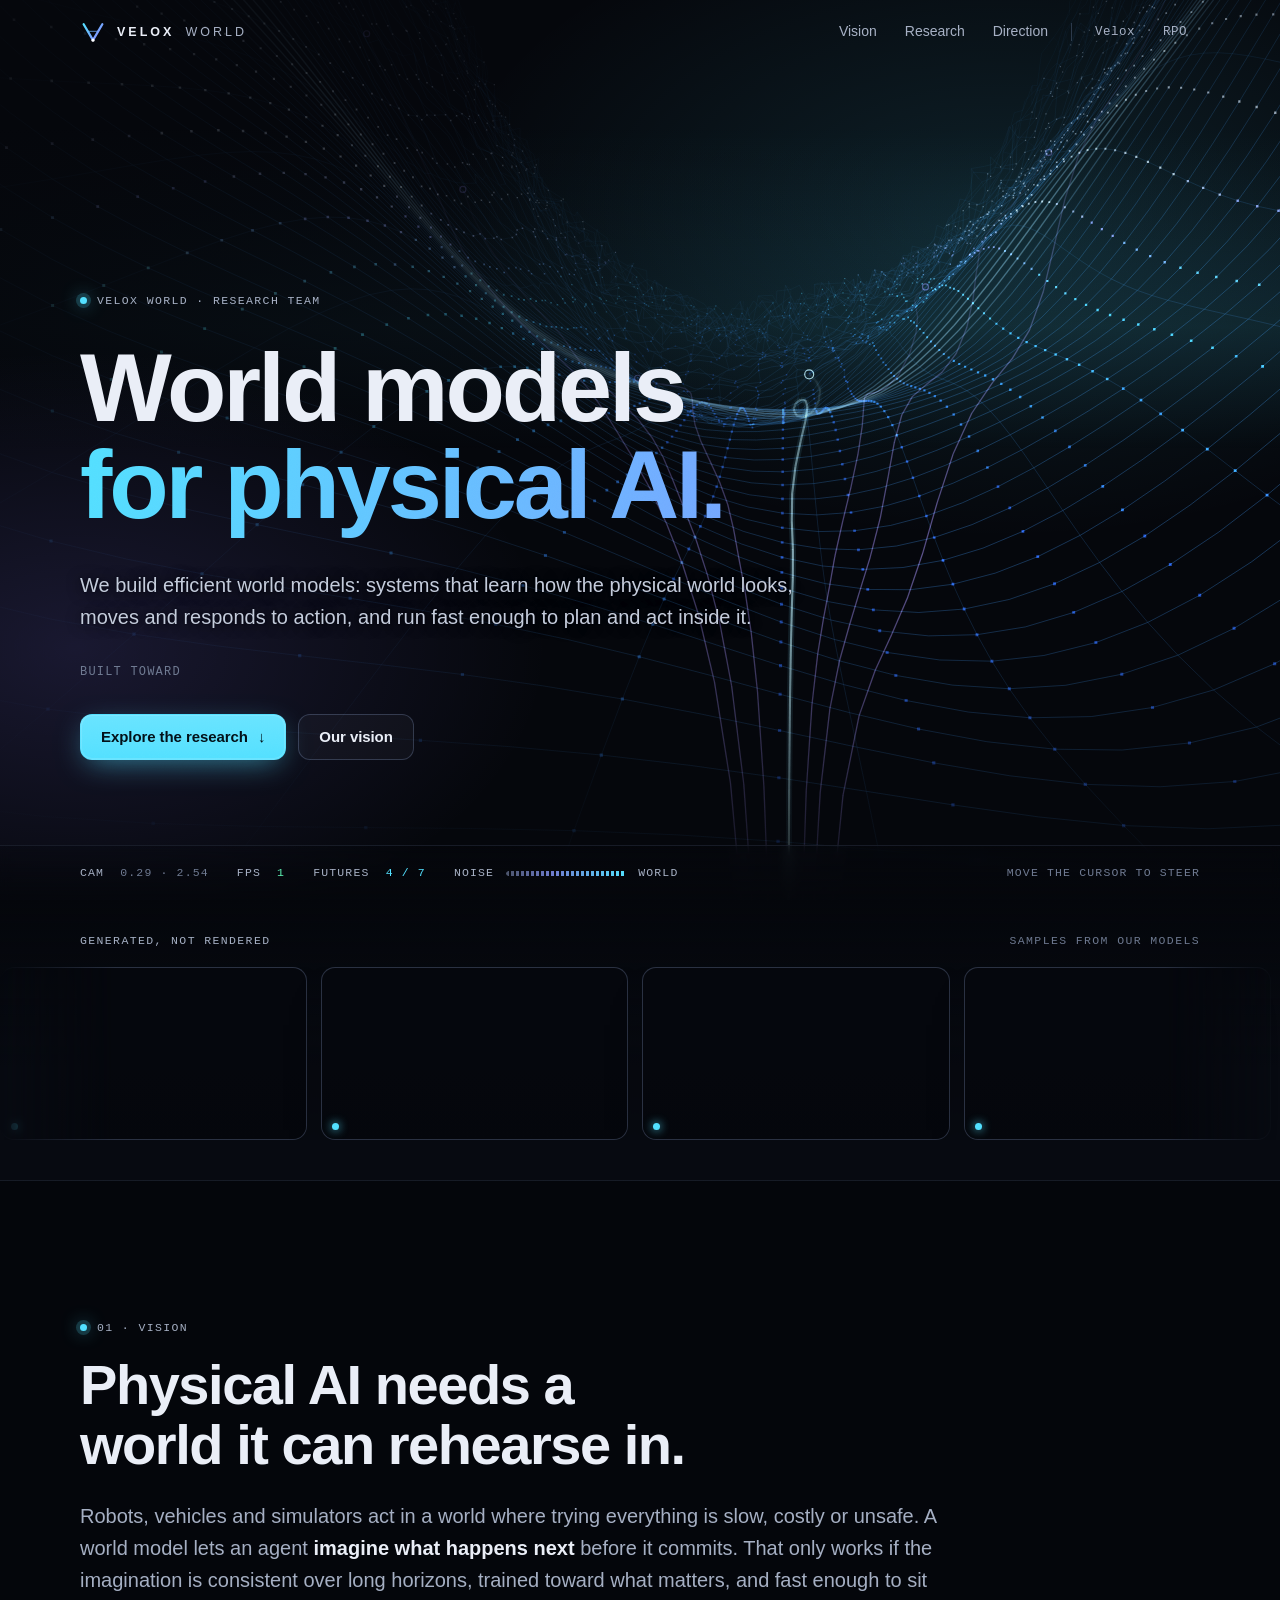
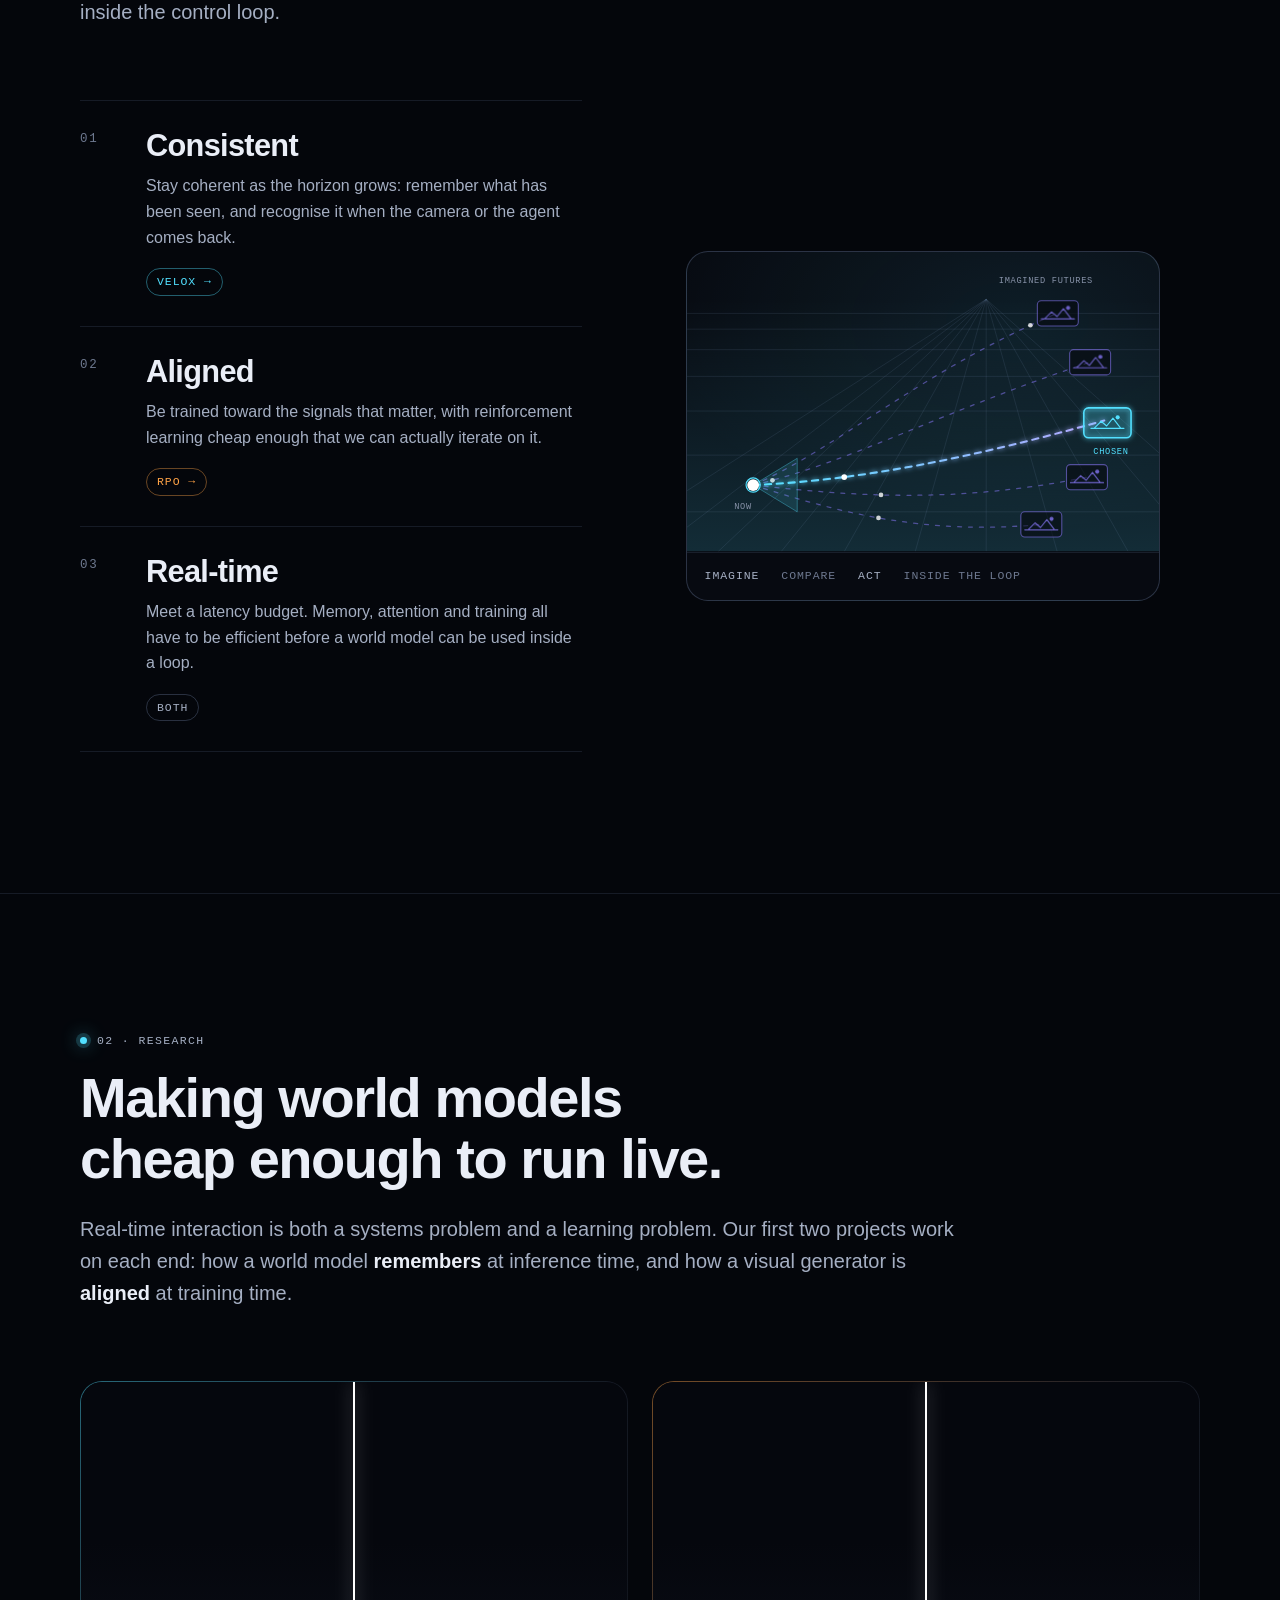
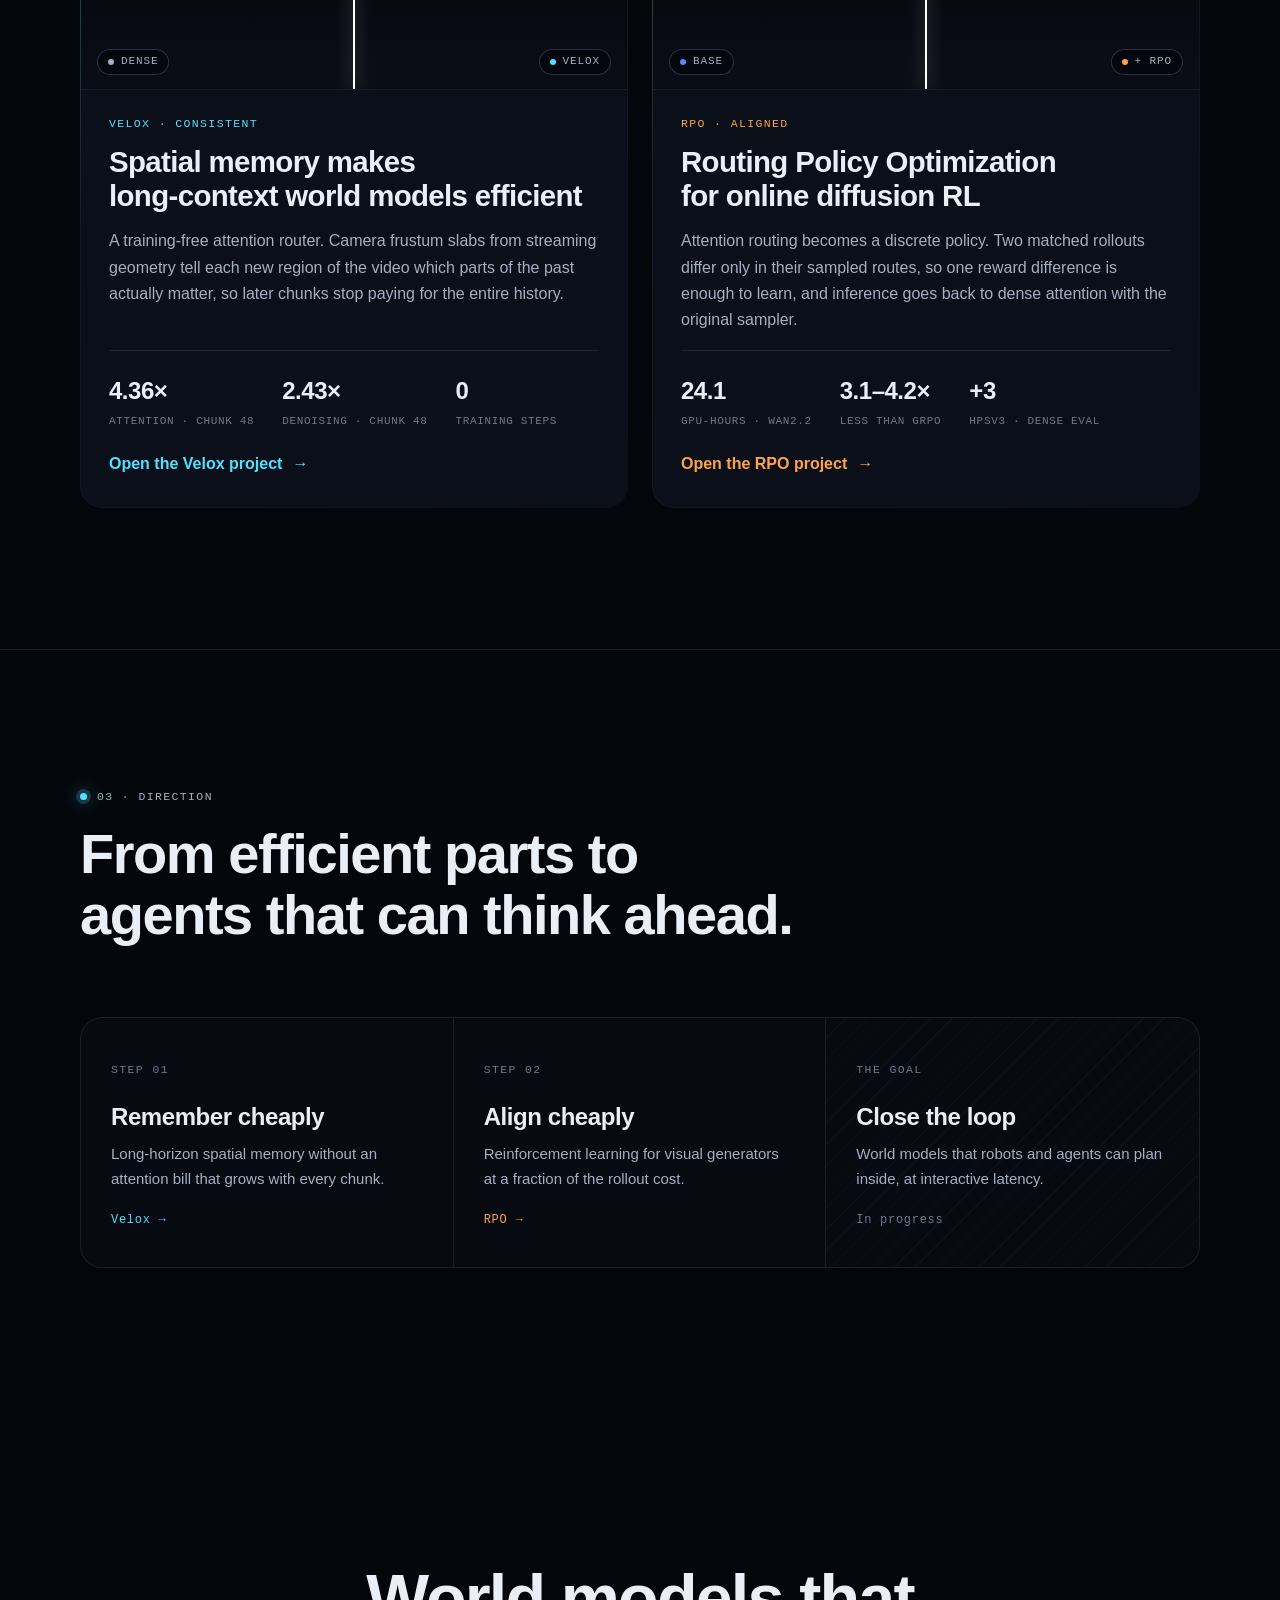
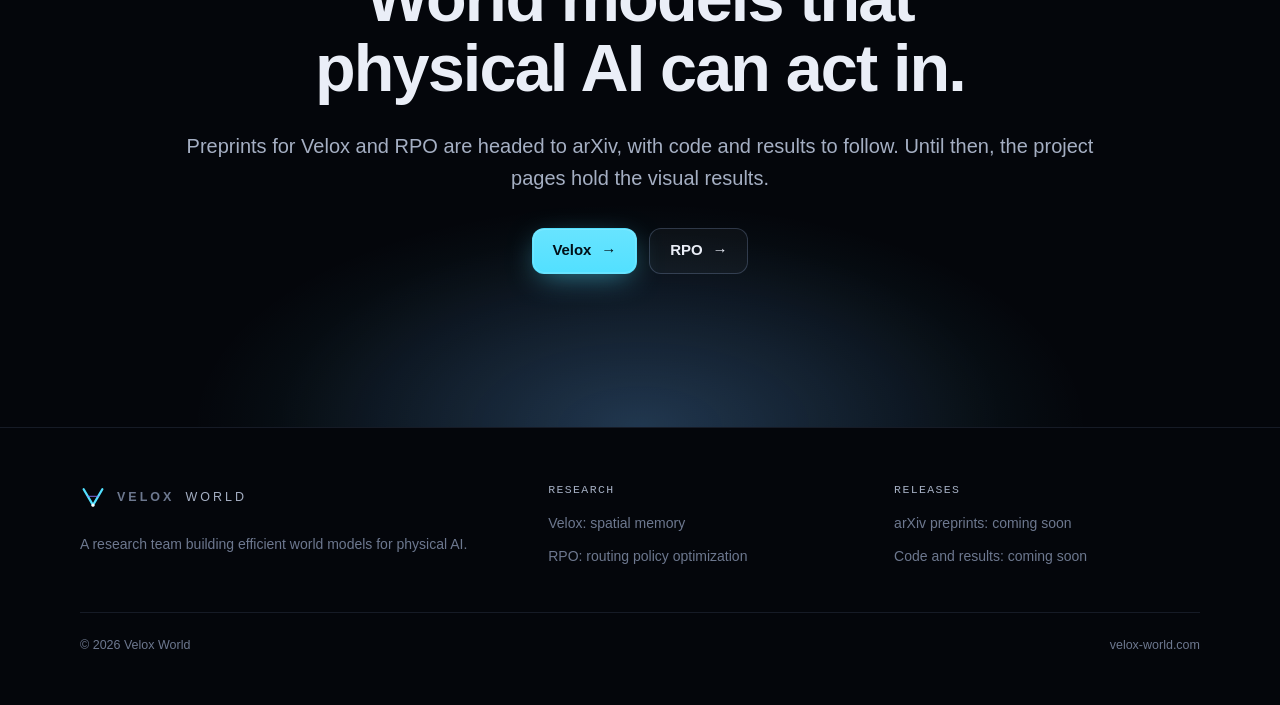
==== index.html @ 25566b24 "Prepare site for GitHub Pages and Cloudflare R2" ====
<!doctype html>
<html lang="en">
<head>
<meta charset="utf-8">
<meta name="viewport" content="width=device-width, initial-scale=1, viewport-fit=cover">
<title>Velox World — Efficient world models for physical AI</title>
<meta name="description" content="Velox World is a research team building efficient world models for physical AI: models that learn how the physical world looks, moves and responds to action, and run fast enough to plan and act inside it. Projects: Velox (spatial memory for long-context world models) and RPO (routing policy optimization for diffusion reinforcement learning).">
<meta name="theme-color" content="#04060b">
<meta name="color-scheme" content="dark">
<link rel="canonical" href="https://velox-world.com/">
<link rel="icon" href="https://media.velox-world.com/assets/img/favicon.svg" type="image/svg+xml">

<meta property="og:type" content="website">
<meta property="og:site_name" content="Velox World">
<meta property="og:title" content="Velox World — Efficient world models for physical AI">
<meta property="og:description" content="A research team building efficient world models that physical AI can plan and act inside.">
<meta property="og:url" content="https://velox-world.com/">
<meta property="og:image" content="https://media.velox-world.com/assets/img/og.png">
<meta name="twitter:card" content="summary_large_image">
<meta name="twitter:title" content="Velox World — Efficient world models for physical AI">
<meta name="twitter:description" content="A research team building efficient world models that physical AI can plan and act inside.">
<meta name="twitter:image" content="https://media.velox-world.com/assets/img/og.png">

<script type="application/ld+json">
{
  "@context": "https://schema.org",
  "@graph": [
    {
      "@type": "Organization",
      "@id": "https://velox-world.com/#org",
      "name": "Velox World",
      "url": "https://velox-world.com/",
      "logo": "https://media.velox-world.com/assets/img/favicon.svg",
      "description": "A research team building efficient world models for physical AI."
    },
    {
      "@type": "WebSite",
      "@id": "https://velox-world.com/#site",
      "url": "https://velox-world.com/",
      "name": "Velox World",
      "publisher": { "@id": "https://velox-world.com/#org" }
    }
  ]
}
</script>

<link rel="stylesheet" href="assets/css/site.css">
<link rel="stylesheet" href="assets/css/home.css">
</head>
<body data-theme="velox">
<a class="skip" href="#main">Skip to content</a>
<div class="progress" aria-hidden="true"></div>

<header class="nav">
  <div class="wrap nav-in">
    <a class="brand" href="./" aria-label="Velox World — home">
      <svg viewBox="0 0 32 32" fill="none" aria-hidden="true">
        <defs><linearGradient id="lg" x1="4" y1="6" x2="28" y2="26" gradientUnits="userSpaceOnUse"><stop stop-color="#52e0ff"/><stop offset="1" stop-color="#8c7bff"/></linearGradient></defs>
        <path d="M4.5 6.5 16 26 27.5 6.5" stroke="url(#lg)" stroke-width="2.8" stroke-linecap="round" stroke-linejoin="round"/>
        <path d="M9.6 15.2h12.8" stroke="url(#lg)" stroke-width="1.7" stroke-linecap="round" opacity=".6"/>
        <circle cx="16" cy="26" r="1.9" fill="#fff"/>
      </svg>
      Velox <span>World</span>
    </a>
    <nav class="nav-links" aria-label="Primary">
      <a href="#vision">Vision</a>
      <a href="#research">Research</a>
      <a href="#direction">Direction</a>
      <i class="sep" aria-hidden="true"></i>
      <a class="proj keep" href="velox/">Velox</a>
      <a class="proj keep" href="rpo/">RPO</a>
    </nav>
  </div>
</header>

<main id="main">
  <!-- ============ HERO ============ -->
  <section class="hero" aria-label="Velox World">
    <canvas id="world" class="hero-canvas" aria-hidden="true"></canvas>
    <div class="wrap hero-inner">
      <p class="eyebrow live rv"><i></i>Velox World · Research team</p>
      <h1 class="rv" style="--d:80ms">
        <span>World models</span>
        <span class="grad">for physical AI.</span>
      </h1>
      <p class="lead rv" style="--d:160ms">We build efficient world models: systems that learn how the physical world looks, moves and responds to action, and run fast enough to plan and act inside it.</p>
      <p class="domains rv" style="--d:220ms" aria-label="Built toward embodied agents, autonomous systems, simulation and interactive worlds">
        <span>Built toward</span>
        <span class="cycle" aria-hidden="true">
          <span style="--i:0">Embodied agents</span>
          <span style="--i:1">Autonomous systems</span>
          <span style="--i:2">Simulation</span>
          <span style="--i:3">Interactive worlds</span>
        </span>
      </p>
      <div class="hero-cta rv" style="--d:280ms">
        <a class="btn primary" href="#research">Explore the research <span class="arr" aria-hidden="true">↓</span></a>
        <a class="btn" href="#vision">Our vision</a>
      </div>
    </div>
    <div class="hud" aria-hidden="true">
      <div class="wrap hud-in">
        <span><b>CAM</b>&nbsp; <span id="hud-cam">0.00 · 2.60</span></span>
        <span class="hide-s"><b>FPS</b>&nbsp; <span id="hud-fps" class="ok">60</span></span>
        <span class="hide-s"><b>Futures</b>&nbsp; <span class="plan"><span id="hud-plan">4</span> / 7</span></span>
        <span class="noise-bar hide-s"><b>noise</b><i></i><b>world</b></span>
        <span class="grow"></span>
        <span class="hide-s">Move the cursor to steer</span>
      </div>
    </div>
  </section>

  <!-- ============ GENERATED WORLDS ============ -->
  <section class="wall" aria-label="Samples generated by our models">
    <div class="wrap wall-head">
      <span><b>Generated, not rendered</b></span>
      <span>Samples from our models</span>
    </div>
    <div class="wall-view">
      <div class="wall-track" id="wall-track">
        <div class="tile"><video muted loop playsinline preload="none" data-src="https://media.velox-world.com/assets/media/wall/w01.mp4" poster="https://media.velox-world.com/assets/media/wall/w01.jpg" aria-hidden="true"></video><i></i></div>
        <div class="tile"><video muted loop playsinline preload="none" data-src="https://media.velox-world.com/assets/media/wall/w02.mp4" poster="https://media.velox-world.com/assets/media/wall/w02.jpg" aria-hidden="true"></video><i></i></div>
        <div class="tile"><video muted loop playsinline preload="none" data-src="https://media.velox-world.com/assets/media/wall/w03.mp4" poster="https://media.velox-world.com/assets/media/wall/w03.jpg" aria-hidden="true"></video><i></i></div>
        <div class="tile"><video muted loop playsinline preload="none" data-src="https://media.velox-world.com/assets/media/wall/w04.mp4" poster="https://media.velox-world.com/assets/media/wall/w04.jpg" aria-hidden="true"></video><i></i></div>
        <div class="tile"><video muted loop playsinline preload="none" data-src="https://media.velox-world.com/assets/media/wall/w05.mp4" poster="https://media.velox-world.com/assets/media/wall/w05.jpg" aria-hidden="true"></video><i></i></div>
        <div class="tile"><video muted loop playsinline preload="none" data-src="https://media.velox-world.com/assets/media/wall/w06.mp4" poster="https://media.velox-world.com/assets/media/wall/w06.jpg" aria-hidden="true"></video><i></i></div>
        <div class="tile"><video muted loop playsinline preload="none" data-src="https://media.velox-world.com/assets/media/wall/w07.mp4" poster="https://media.velox-world.com/assets/media/wall/w07.jpg" aria-hidden="true"></video><i></i></div>
        <div class="tile"><video muted loop playsinline preload="none" data-src="https://media.velox-world.com/assets/media/wall/w08.mp4" poster="https://media.velox-world.com/assets/media/wall/w08.jpg" aria-hidden="true"></video><i></i></div>
        <div class="tile"><video muted loop playsinline preload="none" data-src="https://media.velox-world.com/assets/media/wall/w09.mp4" poster="https://media.velox-world.com/assets/media/wall/w09.jpg" aria-hidden="true"></video><i></i></div>
        <div class="tile"><video muted loop playsinline preload="none" data-src="https://media.velox-world.com/assets/media/wall/w10.mp4" poster="https://media.velox-world.com/assets/media/wall/w10.jpg" aria-hidden="true"></video><i></i></div>
      </div>
    </div>
  </section>

  <!-- ============ VISION ============ -->
  <section class="section" id="vision">
    <div class="blueprint" aria-hidden="true"></div>
    <div class="wrap">
      <div class="sec-head rv">
        <p class="eyebrow"><i></i>01 · Vision</p>
        <h2>Physical AI needs a world it can rehearse in.</h2>
        <p class="lead">Robots, vehicles and simulators act in a world where trying everything is slow, costly or unsafe. A world model lets an agent <b>imagine what happens next</b> before it commits. That only works if the imagination is consistent over long horizons, trained toward what matters, and fast enough to sit inside the control loop.</p>
      </div>

      <div class="vision-grid">
        <ol class="reqs">
          <li class="req rv">
            <span class="idx">01</span>
            <div>
              <h3>Consistent</h3>
              <p>Stay coherent as the horizon grows: remember what has been seen, and recognise it when the camera or the agent comes back.</p>
            </div>
            <a class="by" href="velox/">Velox →</a>
          </li>
          <li class="req rv" style="--d:70ms">
            <span class="idx">02</span>
            <div>
              <h3>Aligned</h3>
              <p>Be trained toward the signals that matter, with reinforcement learning cheap enough that we can actually iterate on it.</p>
            </div>
            <a class="by rpo" href="rpo/">RPO →</a>
          </li>
          <li class="req rv" style="--d:140ms">
            <span class="idx">03</span>
            <div>
              <h3>Real-time</h3>
              <p>Meet a latency budget. Memory, attention and training all have to be efficient before a world model can be used inside a loop.</p>
            </div>
            <span class="by both">Both</span>
          </li>
        </ol>

        <figure class="imagine rv" style="--d:100ms">
          <svg viewBox="0 0 600 380" role="img" aria-label="An agent imagines several possible futures ahead of it, compares them, and commits to one.">
            <defs>
              <linearGradient id="fl" x1="0" y1="0" x2="0" y2="1"><stop offset="0" stop-color="#52e0ff" stop-opacity="0"/><stop offset="1" stop-color="#52e0ff" stop-opacity=".16"/></linearGradient>
              <linearGradient id="pk" x1="0" y1="0" x2="1" y2="0"><stop offset="0" stop-color="#52e0ff"/><stop offset="1" stop-color="#b6a6ff"/></linearGradient>
              <symbol id="scene" viewBox="0 0 52 32"><path d="M5 23h42M9 23l9-9 7 6 8-10 10 13" fill="none" stroke="currentColor" stroke-width="1.4" stroke-linecap="round" stroke-linejoin="round"/><circle cx="39" cy="9" r="2.6" fill="currentColor"/></symbol>
              <filter id="gl" x="-30%" y="-30%" width="160%" height="160%"><feGaussianBlur stdDeviation="3.2" result="b"/><feMerge><feMergeNode in="b"/><feMergeNode in="SourceGraphic"/></feMerge></filter>
            </defs>
            <!-- floor -->
            <rect x="0" y="60" width="600" height="320" fill="url(#fl)"/>
            <g stroke="rgba(148,170,215,.14)" stroke-width="1" fill="none">
              <path d="M380 60 L-120 380M380 60 L-40 380M380 60 L40 380M380 60 L120 380M380 60 L200 380M380 60 L290 380M380 60 L380 380M380 60 L470 380M380 60 L560 380M380 60 L650 380M380 60 L740 380"/>
              <path d="M0 78H600M0 98H600M0 124H600M0 158H600M0 202H600M0 258H600M0 330H600"/>
            </g>
            <!-- possible futures -->
            <g fill="none" stroke-linecap="round">
              <path id="f1" class="flow" d="M84 296C190 250 300 150 470 78" stroke="#8c7bff" stroke-opacity=".5" stroke-width="1.6"/>
              <path id="f2" class="flow" d="M84 296C200 270 330 200 512 140" stroke="#8c7bff" stroke-opacity=".5" stroke-width="1.6"/>
              <path id="f4" class="flow" d="M84 296C210 310 340 320 508 286" stroke="#8c7bff" stroke-opacity=".5" stroke-width="1.6"/>
              <path id="f5" class="flow" d="M84 296C190 330 300 360 450 346" stroke="#8c7bff" stroke-opacity=".5" stroke-width="1.6"/>
              <path id="f3" class="flow pick" d="M84 296C220 290 360 262 530 214" stroke="url(#pk)" stroke-width="2.6" filter="url(#gl)"/>
            </g>
            <!-- ghost frames at the end of each future -->
            <g stroke-width="1.4" fill="rgba(4,6,11,.55)">
              <rect x="445" y="62" width="52" height="32" rx="5" stroke="#8c7bff" stroke-opacity=".55"/>
              <rect x="486" y="124" width="52" height="32" rx="5" stroke="#8c7bff" stroke-opacity=".55"/>
              <rect x="482" y="270" width="52" height="32" rx="5" stroke="#8c7bff" stroke-opacity=".55"/>
              <rect x="424" y="330" width="52" height="32" rx="5" stroke="#8c7bff" stroke-opacity=".55"/>
              <rect class="pick-frame" x="504" y="198" width="60" height="38" rx="6" stroke="#52e0ff" stroke-width="2" fill="rgba(82,224,255,.14)" filter="url(#gl)"/>
            </g>
            <g color="#8c7bff" opacity=".75">
              <use href="#scene" x="445" y="62" width="52" height="32"/>
              <use href="#scene" x="486" y="124" width="52" height="32"/>
              <use href="#scene" x="482" y="270" width="52" height="32"/>
              <use href="#scene" x="424" y="330" width="52" height="32"/>
            </g>
            <g color="#52e0ff"><use href="#scene" x="508" y="201" width="52" height="32"/></g>
            <!-- travelling points -->
            <g fill="#fff">
              <circle r="3" opacity=".8"><animateMotion dur="3.4s" repeatCount="indefinite"><mpath href="#f1"/></animateMotion></circle>
              <circle r="3" opacity=".8"><animateMotion dur="3.9s" repeatCount="indefinite" begin="-1s"><mpath href="#f2"/></animateMotion></circle>
              <circle r="3.6"><animateMotion dur="2.8s" repeatCount="indefinite" begin="-.4s"><mpath href="#f3"/></animateMotion></circle>
              <circle r="3" opacity=".8"><animateMotion dur="3.7s" repeatCount="indefinite" begin="-2s"><mpath href="#f4"/></animateMotion></circle>
              <circle r="3" opacity=".8"><animateMotion dur="3.2s" repeatCount="indefinite" begin="-1.5s"><mpath href="#f5"/></animateMotion></circle>
            </g>
            <!-- agent -->
            <path d="M84 296 140 262V330Z" fill="rgba(82,224,255,.12)" stroke="rgba(82,224,255,.45)"/>
            <circle class="pulse" cx="84" cy="296" r="9" fill="none" stroke="#52e0ff" stroke-width="1.5"/>
            <circle cx="84" cy="296" r="7.5" fill="#fff"/>
            <g font-family="ui-monospace,SFMono-Regular,Menlo,monospace" font-size="11" letter-spacing=".08em" fill="#8792a8">
              <text x="60" y="326">NOW</text>
              <text x="396" y="40">IMAGINED FUTURES</text>
              <text x="516" y="256" fill="#52e0ff">CHOSEN</text>
            </g>
          </svg>
          <figcaption><b>Imagine</b><span>Compare</span><b>Act</b><span>inside the loop</span></figcaption>
        </figure>
      </div>
    </div>
  </section>

  <!-- ============ RESEARCH ============ -->
  <section class="section" id="research">
    <div class="wrap">
      <div class="sec-head rv">
        <p class="eyebrow"><i></i>02 · Research</p>
        <h2>Making world models cheap enough to run live.</h2>
        <p class="lead">Real-time interaction is both a systems problem and a learning problem. Our first two projects work on each end: how a world model <b>remembers</b> at inference time, and how a visual generator is <b>aligned</b> at training time.</p>
      </div>

      <div class="research-grid">
        <!-- Velox -->
        <a class="card proj-card rv" href="velox/" data-theme-card="velox">
          <div class="vis" data-ab data-video="https://media.velox-world.com/assets/media/cards/velox.mp4" data-poster="https://media.velox-world.com/assets/media/cards/velox.jpg" data-w="640" data-h="356" role="img" aria-label="A generated scene rendered with dense attention and with Velox, wiping between the two">
            <canvas width="640" height="356" aria-hidden="true"></canvas>
            <video muted loop playsinline preload="none" aria-hidden="true"></video>
            <i class="rule" aria-hidden="true"></i>
            <div class="tags"><span class="chip"><i class="d" style="--c:#a5afc3"></i>Dense</span><span class="chip"><i class="d" style="--c:#52e0ff"></i>Velox</span></div>
          </div>
          <div class="body">
            <p class="kicker">Velox · Consistent</p>
            <h3>Spatial memory makes long&#8209;context world models efficient</h3>
            <p>A training-free attention router. Camera frustum slabs from streaming geometry tell each new region of the video which parts of the past actually matter, so later chunks stop paying for the entire history.</p>
            <div class="facts">
              <div class="fact"><b>4.36×</b><small>attention · chunk 48</small></div>
              <div class="fact"><b>2.43×</b><small>denoising · chunk 48</small></div>
              <div class="fact"><b>0</b><small>training steps</small></div>
            </div>
            <span class="go">Open the Velox project <span class="arr" aria-hidden="true">→</span></span>
          </div>
        </a>

        <!-- RPO -->
        <a class="card proj-card rv" href="rpo/" data-theme-card="rpo" style="--accent: var(--amber); --d:90ms">
          <div class="vis" data-ab data-video="https://media.velox-world.com/assets/media/cards/rpo.mp4" data-poster="https://media.velox-world.com/assets/media/cards/rpo.jpg" data-w="640" data-h="350" role="img" aria-label="A generated scene from the base model and after RPO, wiping between the two">
            <canvas width="640" height="350" aria-hidden="true"></canvas>
            <video muted loop playsinline preload="none" aria-hidden="true"></video>
            <i class="rule" aria-hidden="true"></i>
            <div class="tags"><span class="chip"><i class="d" style="--c:#4f8cff"></i>Base</span><span class="chip"><i class="d" style="--c:#ffa347"></i>+ RPO</span></div>
          </div>
          <div class="body">
            <p class="kicker">RPO · Aligned</p>
            <h3>Routing Policy Optimization for online diffusion RL</h3>
            <p>Attention routing becomes a discrete policy. Two matched rollouts differ only in their sampled routes, so one reward difference is enough to learn, and inference goes back to dense attention with the original sampler.</p>
            <div class="facts">
              <div class="fact"><b>24.1</b><small>GPU-hours · Wan2.2</small></div>
              <div class="fact"><b>3.1–4.2×</b><small>less than GRPO</small></div>
              <div class="fact"><b>+3</b><small>HPSv3 · dense eval</small></div>
            </div>
            <span class="go">Open the RPO project <span class="arr" aria-hidden="true">→</span></span>
          </div>
        </a>
      </div>
    </div>
  </section>

  <!-- ============ DIRECTION ============ -->
  <section class="section" id="direction">
    <div class="wrap">
      <div class="sec-head rv">
        <p class="eyebrow"><i></i>03 · Direction</p>
        <h2>From efficient parts to agents that can think ahead.</h2>
      </div>
      <div class="direction rv">
        <div class="dir">
          <p class="step">Step 01</p>
          <h3>Remember cheaply</h3>
          <p>Long-horizon spatial memory without an attention bill that grows with every chunk.</p>
          <a class="by" href="velox/">Velox <span aria-hidden="true">→</span></a>
        </div>
        <div class="dir">
          <p class="step">Step 02</p>
          <h3>Align cheaply</h3>
          <p>Reinforcement learning for visual generators at a fraction of the rollout cost.</p>
          <a class="by" href="rpo/" style="--accent: var(--amber)">RPO <span aria-hidden="true">→</span></a>
        </div>
        <div class="dir next">
          <p class="step">The goal</p>
          <h3>Close the loop</h3>
          <p>World models that robots and agents can plan inside, at interactive latency.</p>
          <span class="by">In progress</span>
        </div>
      </div>
    </div>
  </section>

  <!-- ============ CLOSING ============ -->
  <section class="closing" aria-labelledby="close-h">
    <div class="wrap">
      <h2 id="close-h" class="rv">World models that physical AI can act in.</h2>
      <p class="lead rv" style="--d:80ms">Preprints for Velox and RPO are headed to arXiv, with code and results to follow. Until then, the project pages hold the visual results.</p>
      <div class="hero-cta rv" style="--d:160ms">
        <a class="btn primary" href="velox/">Velox <span class="arr" aria-hidden="true">→</span></a>
        <a class="btn" href="rpo/">RPO <span class="arr" aria-hidden="true">→</span></a>
      </div>
    </div>
  </section>
</main>

<footer class="foot">
  <div class="wrap">
    <div class="foot-grid">
      <div>
        <a class="brand" href="./">
          <svg viewBox="0 0 32 32" fill="none" aria-hidden="true">
            <path d="M4.5 6.5 16 26 27.5 6.5" stroke="#52e0ff" stroke-width="2.8" stroke-linecap="round" stroke-linejoin="round"/>
            <path d="M9.6 15.2h12.8" stroke="#8c7bff" stroke-width="1.7" stroke-linecap="round" opacity=".7"/>
            <circle cx="16" cy="26" r="1.9" fill="#fff"/>
          </svg>
          Velox <span>World</span>
        </a>
        <p class="blurb">A research team building efficient world models for physical AI.</p>
      </div>
      <div>
        <h4>Research</h4>
        <ul>
          <li><a href="velox/">Velox: spatial memory</a></li>
          <li><a href="rpo/">RPO: routing policy optimization</a></li>
        </ul>
      </div>
      <div>
        <h4>Releases</h4>
        <ul>
          <li>arXiv preprints: coming soon</li>
          <li>Code and results: coming soon</li>
        </ul>
      </div>
    </div>
    <div class="foot-base">
      <span>© 2026 Velox World</span>
      <span>velox-world.com</span>
    </div>
  </div>
</footer>

<script src="assets/js/site.js"></script>
<script src="assets/js/world.js"></script>
<script src="assets/js/home.js"></script>
</body>
</html>
---- assets/css/site.css ----
/* ==========================================================================
   Velox World — design system
   Dark, instrument-panel aesthetic: near-black blue ground, hairline rules,
   mono HUD labels, one cool accent per project.
   No external fonts or libraries; everything here is self-contained.
   ========================================================================== */

:root {
  color-scheme: dark;

  /* ground */
  --bg: #04060b;
  --bg-1: #070a11;
  --bg-2: #0b0f19;
  --bg-3: #111827;

  /* rules + text */
  --line: rgba(148, 170, 215, 0.13);
  --line-2: rgba(148, 170, 215, 0.26);
  --text: #eaeef7;
  --text-2: #a5afc3;
  --text-3: #6d788f;

  /* palette */
  --cyan: #52e0ff;
  --violet: #8c7bff;
  --amber: #ffa347;
  --blue: #4f8cff;
  --green: #5af0b0;

  /* per-page accent (overridden by body[data-theme]) */
  --accent: var(--cyan);
  --accent-2: var(--violet);
  --accent-ink: #021018;

  --sans: -apple-system, BlinkMacSystemFont, "SF Pro Display", "Inter", "Segoe UI", Roboto, "Helvetica Neue", Arial, sans-serif;
  --mono: ui-monospace, "SF Mono", "JetBrains Mono", "Cascadia Code", Menlo, Consolas, monospace;

  --r: 14px;
  --r-lg: 22px;
  --wrap: 1200px;
  --nav-h: 64px;
  --ease: cubic-bezier(0.2, 0.7, 0.2, 1);
}

body[data-theme="velox"] {
  --accent: var(--cyan);
  --accent-2: var(--violet);
  --accent-ink: #021018;
}
body[data-theme="rpo"] {
  --accent: var(--amber);
  --accent-2: var(--blue);
  --accent-ink: #1a0d00;
}

/* ---------- base ---------- */
*,
*::before,
*::after { box-sizing: border-box; }

html {
  background: var(--bg);
  scroll-behavior: smooth;
  scroll-padding-top: calc(var(--nav-h) + 20px);
  -webkit-text-size-adjust: 100%;
}

body {
  margin: 0;
  background: var(--bg);
  color: var(--text);
  font: 400 16px/1.65 var(--sans);
  -webkit-font-smoothing: antialiased;
  -moz-osx-font-smoothing: grayscale;
  text-rendering: optimizeLegibility;
  font-kerning: normal; font-optical-sizing: auto;
  overflow-x: hidden;
}

/* fine film grain over everything: keeps big dark fields from banding */
body::after {
  content: "";
  position: fixed;
  inset: 0;
  z-index: 900;
  pointer-events: none;
  opacity: 0.05;
  mix-blend-mode: overlay;
  background-image: url("data:image/svg+xml;utf8,<svg xmlns='http://www.w3.org/2000/svg' width='180' height='180'><filter id='n'><feTurbulence type='fractalNoise' baseFrequency='.85' numOctaves='2' stitchTiles='stitch'/><feColorMatrix values='0 0 0 0 1  0 0 0 0 1  0 0 0 0 1  0 0 0 .9 0'/></filter><rect width='100%' height='100%' filter='url(%23n)'/></svg>");
}

img, svg, video, canvas { display: block; max-width: 100%; }
a { color: inherit; text-decoration: none; }
button { font: inherit; color: inherit; cursor: pointer; }
p { margin: 0; }
h1, h2, h3, h4 { margin: 0; font-weight: 600; letter-spacing: -0.018em; line-height: 1.12; }
::selection { background: color-mix(in srgb, var(--accent) 38%, transparent); color: #fff; }
:focus-visible { outline: 2px solid var(--accent); outline-offset: 3px; border-radius: 6px; }

.wrap { width: 100%; max-width: var(--wrap); margin: 0 auto; padding: 0 clamp(20px, 4vw, 40px); }
.mono { font-family: var(--mono); }
.num { font-variant-numeric: tabular-nums; }

.skip {
  position: fixed; left: 16px; top: -60px; z-index: 1000;
  background: var(--accent); color: var(--accent-ink);
  padding: 10px 16px; border-radius: 10px; font-weight: 600;
  transition: top 0.2s var(--ease);
}
.skip:focus { top: 12px; }

/* scroll progress hairline */
.progress {
  position: fixed; top: 0; left: 0; height: 2px; width: 100%; z-index: 80;
  transform-origin: 0 50%; transform: scaleX(0);
  background: linear-gradient(90deg, var(--accent), var(--accent-2));
  pointer-events: none;
}

/* ---------- navigation ---------- */
.nav {
  position: fixed; inset: 0 0 auto 0; z-index: 70;
  border-bottom: 1px solid transparent;
  transition: background 0.3s var(--ease), border-color 0.3s var(--ease);
}
.nav.scrolled {
  background: rgba(4, 6, 11, 0.7);
  -webkit-backdrop-filter: blur(16px) saturate(150%);
  backdrop-filter: blur(16px) saturate(150%);
  border-color: var(--line);
}
.nav-in { height: var(--nav-h); display: flex; align-items: center; gap: 24px; }

.brand {
  display: inline-flex; align-items: center; gap: 11px;
  font-weight: 700; font-size: 12.5px; letter-spacing: 0.24em; text-transform: uppercase;
  white-space: nowrap;
}
.brand svg { width: 26px; height: 26px; flex: none; }
.brand span { color: var(--text-2); font-weight: 500; }

.nav-links { margin-left: auto; display: flex; align-items: center; gap: 2px; }
.nav-links a {
  position: relative;
  padding: 8px 13px; border-radius: 9px;
  font-size: 14px; color: var(--text-2);
  transition: color 0.2s, background 0.2s;
}
.nav-links a:hover { color: var(--text); background: rgba(255, 255, 255, 0.05); }
.nav-links a[aria-current="page"] { color: var(--text); }
.nav-links a[aria-current="page"]::after {
  content: ""; position: absolute; left: 13px; right: 13px; bottom: 2px; height: 1px;
  background: linear-gradient(90deg, var(--accent), transparent);
}
.nav-links .sep { width: 1px; height: 18px; background: var(--line-2); margin: 0 8px; }
.nav-links a.proj { font-family: var(--mono); font-size: 12.5px; letter-spacing: 0.04em; }

/* ---------- type atoms ---------- */
.eyebrow {
  display: inline-flex; align-items: center; gap: 10px;
  font: 500 11.5px/1 var(--mono); letter-spacing: 0.12em; text-transform: uppercase;
  color: var(--text-2);
}
.eyebrow i {
  width: 7px; height: 7px; border-radius: 50%;
  background: var(--accent);
  box-shadow: 0 0 0 4px color-mix(in srgb, var(--accent) 18%, transparent), 0 0 18px var(--accent);
}
.eyebrow.live i { animation: pulse 2.2s ease-in-out infinite; }
@keyframes pulse { 50% { box-shadow: 0 0 0 7px transparent, 0 0 24px var(--accent); } }

.grad {
  background: linear-gradient(100deg, var(--accent) 0%, var(--accent-2) 100%);
  -webkit-background-clip: text; background-clip: text; color: transparent;
  /* tight (negative) letter-spacing pulls the box in from the last glyph, and a text-clipped
     background stops at the box edge; pad the end back out and cancel it with a negative margin */
  padding-inline-end: 0.16em; margin-inline-end: -0.16em;
  -webkit-box-decoration-break: clone; box-decoration-break: clone;
}
.lead { font-size: clamp(17px, 1.6vw, 20px); line-height: 1.6; color: var(--text-2); max-width: 46em; }
.lead b, .lead strong { color: var(--text); font-weight: 600; }

/* ---------- buttons ---------- */
.btn {
  --h: 46px;
  display: inline-flex; align-items: center; gap: 10px;
  height: var(--h); padding: 0 20px; border-radius: 12px;
  font-size: 15px; font-weight: 600; letter-spacing: -0.005em;
  border: 1px solid var(--line-2); background: rgba(255, 255, 255, 0.03); color: var(--text);
  transition: transform 0.25s var(--ease), background 0.25s, border-color 0.25s, box-shadow 0.25s;
  white-space: nowrap;
}
.btn:hover { background: rgba(255, 255, 255, 0.07); border-color: rgba(190, 205, 240, 0.4); transform: translateY(-1px); }
.btn.primary {
  background: linear-gradient(180deg, color-mix(in srgb, var(--accent) 100%, #fff 14%), var(--accent));
  color: var(--accent-ink); border-color: transparent;
  box-shadow: 0 0 0 1px rgba(255, 255, 255, 0.12) inset, 0 8px 30px -8px color-mix(in srgb, var(--accent) 60%, transparent);
}
.btn.primary:hover { box-shadow: 0 0 0 1px rgba(255, 255, 255, 0.2) inset, 0 12px 40px -8px color-mix(in srgb, var(--accent) 80%, transparent); }
.btn .arr { transition: transform 0.25s var(--ease); }
.btn:hover .arr { transform: translateX(3px); }
.btn[aria-disabled="true"] { opacity: 0.55; cursor: default; pointer-events: none; }
.btn .soon {
  font: 500 10px/1 var(--mono); letter-spacing: 0.12em; text-transform: uppercase;
  padding: 4px 6px; border-radius: 5px; background: rgba(255, 255, 255, 0.08); color: var(--text-2);
}

/* ---------- sections ---------- */
.section { position: relative; padding: clamp(80px, 11vw, 150px) 0; }
.section + .section { border-top: 1px solid var(--line); }
.sec-head { display: grid; gap: 22px; max-width: 880px; margin-bottom: clamp(40px, 6vw, 72px); }
.sec-head h2 { font-size: clamp(32px, 4.4vw, 56px); letter-spacing: -0.026em; line-height: 1.08; text-wrap: balance; }
.sec-head .lead { margin-top: 2px; }

/* blueprint grid used as a quiet backdrop */
.blueprint {
  position: absolute; inset: 0; z-index: -1; pointer-events: none;
  background-image:
    linear-gradient(var(--line) 1px, transparent 1px),
    linear-gradient(90deg, var(--line) 1px, transparent 1px);
  background-size: 72px 72px;
  -webkit-mask-image: radial-gradient(ellipse 70% 60% at 50% 30%, #000 0%, transparent 75%);
  mask-image: radial-gradient(ellipse 70% 60% at 50% 30%, #000 0%, transparent 75%);
  opacity: 0.55;
}

/* ---------- cards: gradient hairline + cursor spotlight ---------- */
.card {
  position: relative; isolation: isolate; overflow: hidden;
  border-radius: var(--r-lg);
  border: 1px solid transparent;
  background:
    linear-gradient(var(--bg-2), var(--bg-2)) padding-box,
    linear-gradient(140deg, color-mix(in srgb, var(--accent) 45%, transparent), rgba(148, 170, 215, 0.12) 38%, rgba(148, 170, 215, 0.06) 100%) border-box;
  transition: transform 0.4s var(--ease), box-shadow 0.4s var(--ease);
}
.card::before {
  content: ""; position: absolute; inset: 0; z-index: -1; pointer-events: none;
  background: radial-gradient(420px circle at var(--mx, 50%) var(--my, 0%), color-mix(in srgb, var(--accent) 16%, transparent), transparent 62%);
  opacity: 0; transition: opacity 0.35s;
}
.card:hover::before { opacity: 1; }

/* ---------- reveal on scroll (only when JS is running) ---------- */
.js .rv { opacity: 0; transform: translateY(22px); transition: opacity 0.9s var(--ease), transform 0.9s var(--ease); transition-delay: var(--d, 0ms); }
.js .rv.in { opacity: 1; transform: none; }

/* ---------- footer ---------- */
.foot { border-top: 1px solid var(--line); padding: 56px 0 48px; color: var(--text-3); font-size: 14px; }
.foot-grid { display: grid; grid-template-columns: 1.4fr 1fr 1fr; gap: 40px; }
.foot h4 { font: 500 11.5px/1 var(--mono); letter-spacing: 0.12em; text-transform: uppercase; color: var(--text-2); margin-bottom: 16px; }
.foot ul { list-style: none; margin: 0; padding: 0; display: grid; gap: 10px; }
.foot a:hover { color: var(--text); }
.foot .blurb { max-width: 30em; margin-top: 16px; line-height: 1.6; }
.foot-base { margin-top: 44px; padding-top: 22px; border-top: 1px solid var(--line); display: flex; flex-wrap: wrap; gap: 12px 24px; justify-content: space-between; font-size: 12.5px; }

.chip {
  display: inline-flex; align-items: center; gap: 7px; height: 26px; padding: 0 10px;
  border-radius: 999px; font: 500 11px/1 var(--mono); letter-spacing: 0.08em; text-transform: uppercase;
  background: rgba(4, 6, 11, 0.66); border: 1px solid var(--line-2); color: var(--text-2);
  -webkit-backdrop-filter: blur(6px); backdrop-filter: blur(6px);
}
.chip .d { width: 6px; height: 6px; border-radius: 50%; background: var(--c, var(--accent)); }

/* ==========================================================================
   RESPONSIVE
   ========================================================================== */
@media (max-width: 980px) {
  .foot-grid { grid-template-columns: 1fr 1fr; }
  .foot-grid > :first-child { grid-column: 1 / -1; }
}
@media (max-width: 720px) {
  :root { --nav-h: 58px; }
  .nav-links a:not(.keep) { display: none; }
  .nav-links .sep { display: none; }
}

@media (prefers-reduced-motion: reduce) {
  html { scroll-behavior: auto; }
  *, *::before, *::after { animation-duration: 0.001ms !important; animation-iteration-count: 1 !important; transition-duration: 0.001ms !important; }
  .js .rv { opacity: 1; transform: none; }
}
---- assets/css/home.css ----
/* ==========================================================================
   Velox World — home page
   ========================================================================== */

/* ---------- hero ---------- */
.hero {
  position: relative; isolation: isolate; overflow: hidden;
  min-height: max(760px, 100svh);
  display: flex; align-items: flex-end;
}
.hero-canvas { position: absolute; inset: 0; width: 100%; height: 100%; z-index: -2; }
.hero::before {
  content: ""; position: absolute; inset: 0; z-index: -1; pointer-events: none;
  background:
    radial-gradient(900px 520px at 78% 24%, rgba(82, 224, 255, 0.12), transparent 62%),
    radial-gradient(760px 480px at 6% 72%, rgba(140, 123, 255, 0.15), transparent 62%),
    linear-gradient(90deg, rgba(4, 6, 11, 0.9) 0%, rgba(4, 6, 11, 0.62) 38%, rgba(4, 6, 11, 0) 72%),
    linear-gradient(to bottom, rgba(4, 6, 11, 0.55) 0%, rgba(4, 6, 11, 0) 28%, rgba(4, 6, 11, 0) 62%, rgba(4, 6, 11, 0.92) 100%);
}
.hero-inner { width: 100%; padding-top: calc(var(--nav-h) + 80px); padding-bottom: 140px; }
.hero h1 {
  margin-top: 26px;
  font-size: clamp(44px, 7.6vw, 112px);
  font-weight: 600; letter-spacing: -0.032em; line-height: 1.0;
  text-wrap: balance;
}
.hero h1 span { display: block; }
.hero h1 .grad { padding-bottom: 0.06em; }
.hero .lead { margin-top: 30px; max-width: 37em; font-size: clamp(17px, 1.6vw, 20px); line-height: 1.6; color: #c3cbdb; text-shadow: 0 1px 14px rgba(4, 6, 11, 0.95), 0 0 2px rgba(4, 6, 11, 0.6); }
.hero-cta { margin-top: 34px; display: flex; flex-wrap: wrap; gap: 12px; }

/* cycling application domains */
.domains { margin-top: 30px; display: flex; align-items: center; gap: 14px; font: 500 12px/1 var(--mono); letter-spacing: 0.1em; text-transform: uppercase; color: var(--text-3); }
.domains .cycle { position: relative; display: inline-block; height: 1.4em; min-width: 22ch; }
.domains .cycle span { position: absolute; left: 0; top: 0; white-space: nowrap; color: var(--accent); opacity: 0; animation: cyc 12s var(--ease) infinite; animation-delay: calc(var(--i) * 3s); }
@keyframes cyc {
  0% { opacity: 0; transform: translateY(10px); filter: blur(4px); }
  4%, 21% { opacity: 1; transform: none; filter: none; }
  25%, 100% { opacity: 0; transform: translateY(-10px); filter: blur(4px); }
}

.hud {
  position: absolute; left: 0; right: 0; bottom: 0;
  border-top: 1px solid var(--line);
  background: linear-gradient(to top, rgba(4, 6, 11, 0.82), rgba(4, 6, 11, 0.2));
  -webkit-backdrop-filter: blur(6px); backdrop-filter: blur(6px);
}
.hud-in { display: flex; align-items: center; gap: 28px; height: 54px; font: 500 11.5px/1 var(--mono); letter-spacing: 0.1em; text-transform: uppercase; color: var(--text-3); white-space: nowrap; overflow: hidden; }
.hud b { color: var(--text-2); font-weight: 500; }
.hud .grow { flex: 1; }
.hud .noise-bar { display: inline-flex; align-items: center; gap: 12px; }
.hud .noise-bar i {
  display: block; width: 120px; height: 5px; border-radius: 3px;
  background: linear-gradient(90deg, #4a5268 0%, #6c7bd0 40%, var(--cyan) 100%);
  -webkit-mask-image: repeating-linear-gradient(90deg, #000 0 3px, transparent 3px 5px);
  mask-image: repeating-linear-gradient(90deg, #000 0 3px, transparent 3px 5px);
}
.hud .ok { color: var(--green); }
.hud .plan { color: var(--cyan); }

/* ---------- generated-worlds wall ---------- */
.wall { position: relative; padding: 34px 0 40px; border-bottom: 1px solid var(--line); background: linear-gradient(to bottom, rgba(4, 6, 11, 0), var(--bg-1) 60%); overflow: hidden; }
.wall-head { display: flex; flex-wrap: wrap; justify-content: space-between; gap: 8px 24px; margin-bottom: 18px; font: 500 11.5px/1.3 var(--mono); letter-spacing: 0.12em; text-transform: uppercase; color: var(--text-3); }
.wall-head b { color: var(--text-2); font-weight: 500; }
.wall-view { position: relative; -webkit-mask-image: linear-gradient(90deg, transparent 0, #000 9%, #000 91%, transparent 100%); mask-image: linear-gradient(90deg, transparent 0, #000 9%, #000 91%, transparent 100%); }
.wall-track { display: flex; gap: 14px; width: max-content; will-change: transform; }
.js .wall-track { animation: marquee 90s linear infinite; }
.js .wall-view:hover .wall-track { animation-play-state: paused; }
@keyframes marquee { to { transform: translateX(calc(-50% - 7px)); } }
.tile { position: relative; flex: none; width: clamp(220px, 24vw, 340px); aspect-ratio: 16 / 9; border-radius: 14px; overflow: hidden; border: 1px solid var(--line-2); background: #05070d; box-shadow: 0 24px 60px -34px rgba(0, 0, 0, 0.9); }
.tile video, .tile img { position: absolute; inset: 0; width: 100%; height: 100%; object-fit: cover; }
.tile::after { content: ""; position: absolute; inset: 0; background: linear-gradient(to top, rgba(4, 6, 11, 0.5), transparent 45%); pointer-events: none; }
.tile i { position: absolute; left: 10px; bottom: 9px; z-index: 1; width: 7px; height: 7px; border-radius: 50%; background: var(--cyan); box-shadow: 0 0 10px var(--cyan); }

/* ---------- vision ---------- */
.vision-grid { display: grid; grid-template-columns: minmax(0, 0.95fr) minmax(0, 1.05fr); gap: clamp(32px, 5vw, 80px); align-items: center; }
.reqs { list-style: none; margin: 0; padding: 0; border-top: 1px solid var(--line); }
.req { position: relative; display: grid; grid-template-columns: 48px minmax(0, 1fr); gap: 4px 18px; align-items: start; padding: 28px 0 30px; border-bottom: 1px solid var(--line); }
.req::before { content: ""; position: absolute; left: 0; top: -1px; height: 1px; width: 0; background: linear-gradient(90deg, var(--accent), transparent); transition: width 0.8s var(--ease); }
.req:hover::before { width: 100%; }
.req .idx { font: 500 12.5px/1.6 var(--mono); letter-spacing: 0.14em; color: var(--text-3); }
.req h3 { font-size: clamp(24px, 2.4vw, 32px); letter-spacing: -0.022em; }
.req p { margin-top: 10px; color: var(--text-2); font-size: 16px; line-height: 1.6; max-width: 36em; }
.req .by { grid-column: 2; justify-self: start; margin-top: 14px; font: 500 11.5px/1 var(--mono); letter-spacing: 0.08em; text-transform: uppercase; color: var(--accent); white-space: nowrap; padding: 7px 10px; border: 1px solid color-mix(in srgb, var(--accent) 40%, transparent); border-radius: 999px; transition: background 0.2s; }
.req a.by:hover { background: color-mix(in srgb, var(--accent) 14%, transparent); }
.req .by.rpo { --accent: var(--amber); }
.req .by.both { color: var(--text-2); border-color: var(--line-2); }

.imagine { position: relative; border-radius: var(--r-lg); border: 1px solid var(--line-2); background: radial-gradient(520px 300px at 70% 20%, rgba(82, 224, 255, 0.09), transparent 70%), var(--bg-1); overflow: hidden; }
.imagine svg { display: block; width: 100%; height: auto; }
.imagine figcaption { padding: 14px 18px 16px; border-top: 1px solid var(--line); font: 500 11.5px/1.5 var(--mono); letter-spacing: 0.08em; text-transform: uppercase; color: var(--text-3); display: flex; flex-wrap: wrap; gap: 6px 22px; }
.imagine figcaption b { color: var(--text-2); font-weight: 500; }
.imagine .flow { stroke-dasharray: 5 9; animation: flow 1.8s linear infinite; }
.imagine .flow.pick { stroke-dasharray: 8 7; animation-duration: 1.1s; }
@keyframes flow { to { stroke-dashoffset: -28; } }
.imagine .pulse { transform-box: fill-box; transform-origin: center; animation: ping 2.6s ease-out infinite; }
@keyframes ping { 0% { transform: scale(0.6); opacity: 0.9; } 100% { transform: scale(2.4); opacity: 0; } }
.imagine .pick-frame { animation: glow 3.2s ease-in-out infinite; }
@keyframes glow { 50% { opacity: 0.55; } }

/* ---------- research cards ---------- */
.research-grid { display: grid; grid-template-columns: repeat(2, minmax(0, 1fr)); gap: 24px; }
.proj-card { display: flex; flex-direction: column; color: inherit; }
.proj-card:hover { transform: translateY(-4px); box-shadow: 0 30px 80px -30px color-mix(in srgb, var(--accent) 45%, transparent); }
.proj-card .vis { position: relative; aspect-ratio: 16 / 9; border-bottom: 1px solid var(--line); background: #05070d; overflow: hidden; }
.proj-card .vis canvas { position: absolute; inset: 0; width: 100%; height: 100%; }
.proj-card .vis video { position: absolute; width: 2px; height: 2px; opacity: 0; pointer-events: none; }
.proj-card .vis .rule { position: absolute; top: 0; bottom: 0; left: var(--x, 50%); width: 2px; margin-left: -1px; background: #fff; box-shadow: 0 0 18px rgba(255, 255, 255, 0.6); z-index: 2; }
.proj-card .vis::after { content: ""; position: absolute; inset: 0; background: linear-gradient(to top, rgba(11, 15, 25, 0.78), transparent 48%); pointer-events: none; }
.proj-card .tags { position: absolute; inset: auto 16px 14px 16px; z-index: 3; display: flex; justify-content: space-between; gap: 8px; }
.proj-card .body { padding: 28px 28px 30px; display: flex; flex-direction: column; gap: 16px; flex: 1; }
.proj-card .kicker { font: 500 11.5px/1 var(--mono); letter-spacing: 0.12em; text-transform: uppercase; color: var(--accent); }
.proj-card h3 { font-size: clamp(24px, 2.3vw, 31px); letter-spacing: -0.022em; line-height: 1.14; text-wrap: balance; }
.proj-card p { color: var(--text-2); }
.proj-card .facts { margin-top: auto; padding-top: 20px; display: grid; grid-template-columns: repeat(3, auto); gap: 8px 28px; justify-content: start; border-top: 1px solid var(--line); }
.proj-card .go { margin-top: 6px; display: inline-flex; align-items: center; gap: 10px; font-weight: 600; color: var(--accent); }
.proj-card .go .arr { transition: transform 0.3s var(--ease); }
.proj-card:hover .go .arr { transform: translateX(5px); }
.fact b { display: block; font-size: 24px; letter-spacing: -0.02em; font-weight: 650; font-variant-numeric: tabular-nums; }
.fact small { display: block; margin-top: 4px; font: 500 11px/1.3 var(--mono); letter-spacing: 0.06em; text-transform: uppercase; color: var(--text-3); }

/* ---------- direction ---------- */
.direction { display: grid; grid-template-columns: repeat(3, minmax(0, 1fr)); border: 1px solid var(--line); border-radius: var(--r-lg); overflow: hidden; background: var(--bg-1); }
.dir { padding: 34px 30px 36px; border-right: 1px solid var(--line); position: relative; }
.dir:last-child { border-right: 0; }
.dir .step { font: 500 11.5px/1 var(--mono); letter-spacing: 0.12em; text-transform: uppercase; color: var(--text-3); }
.dir h3 { margin-top: 28px; font-size: 24px; letter-spacing: -0.018em; }
.dir p { margin-top: 12px; color: var(--text-2); font-size: 15px; }
.dir .by { margin-top: 22px; display: inline-flex; align-items: center; gap: 8px; font: 500 12px/1 var(--mono); letter-spacing: 0.06em; color: var(--accent); }
.dir.next { background: repeating-linear-gradient(135deg, transparent 0 14px, rgba(148, 170, 215, 0.035) 14px 15px); }
.dir.next .by { color: var(--text-3); }

/* ---------- closing ---------- */
.closing { text-align: center; padding: clamp(90px, 12vw, 170px) 0; position: relative; overflow: hidden; isolation: isolate; }
.closing::before {
  content: ""; position: absolute; inset: 0; z-index: -1;
  background: radial-gradient(640px 320px at 50% 100%, rgba(82, 224, 255, 0.16), transparent 70%), radial-gradient(520px 280px at 50% 100%, rgba(140, 123, 255, 0.14), transparent 70%);
}
.closing h2 { font-size: clamp(34px, 5.2vw, 68px); letter-spacing: -0.028em; line-height: 1.06; text-wrap: balance; max-width: 14em; margin: 0 auto; }
.closing .lead { margin: 26px auto 0; }
.closing .hero-cta { justify-content: center; }

/* ---------- responsive ---------- */
@media (max-width: 980px) {
  .vision-grid { grid-template-columns: minmax(0, 1fr); }
  .research-grid { grid-template-columns: minmax(0, 1fr); }
  .direction { grid-template-columns: minmax(0, 1fr); }
  .dir { border-right: 0; border-bottom: 1px solid var(--line); }
  .dir:last-child { border-bottom: 0; }
}
@media (max-width: 720px) {
  .hud .hide-s { display: none; }
  .hero-inner { padding-top: calc(var(--nav-h) + 52px); padding-bottom: 112px; }
  .domains .cycle { min-width: 20ch; }
  .req { grid-template-columns: 1fr; gap: 6px; }
  .req .by { grid-column: 1; }
  .tile { width: 62vw; }
}
@media (prefers-reduced-motion: reduce) {
  .js .wall-track { animation: none; }
  .domains .cycle span { animation: none; opacity: 0; }
  .domains .cycle span:first-child { opacity: 1; }
}
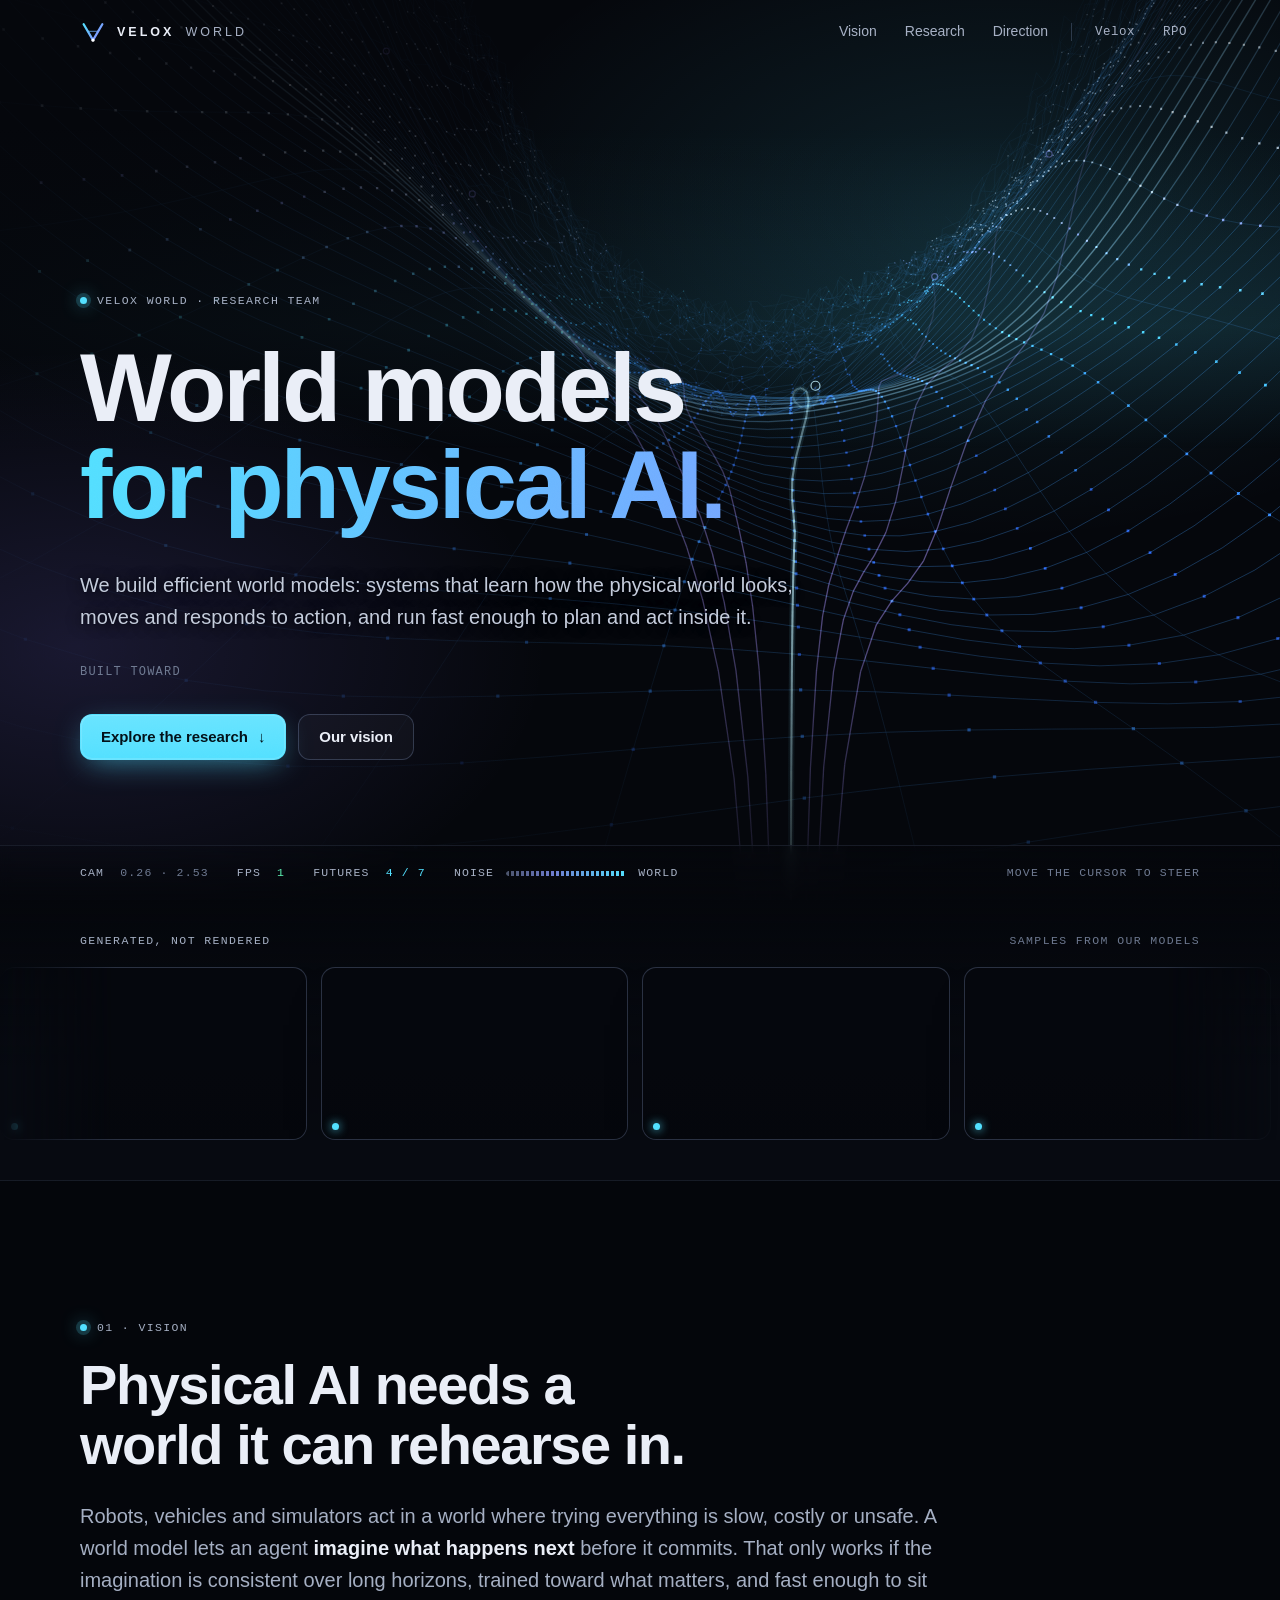
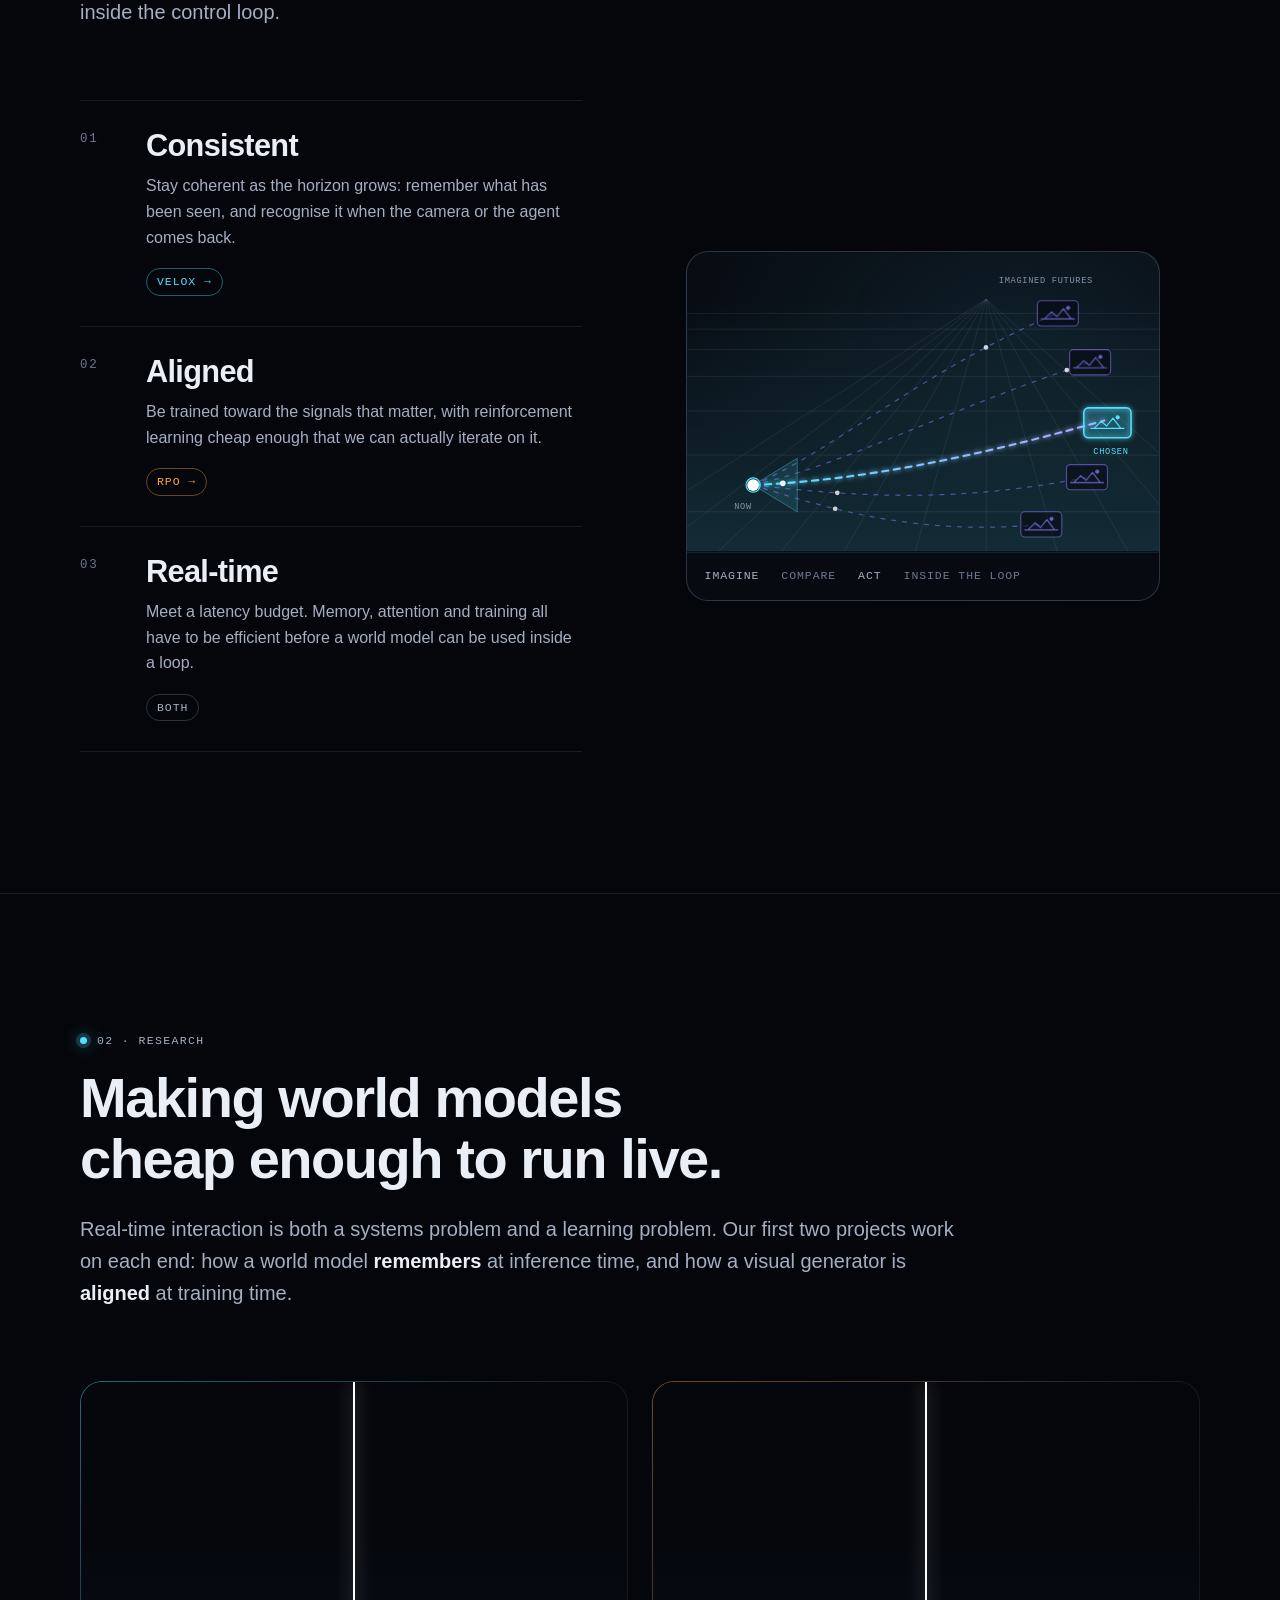
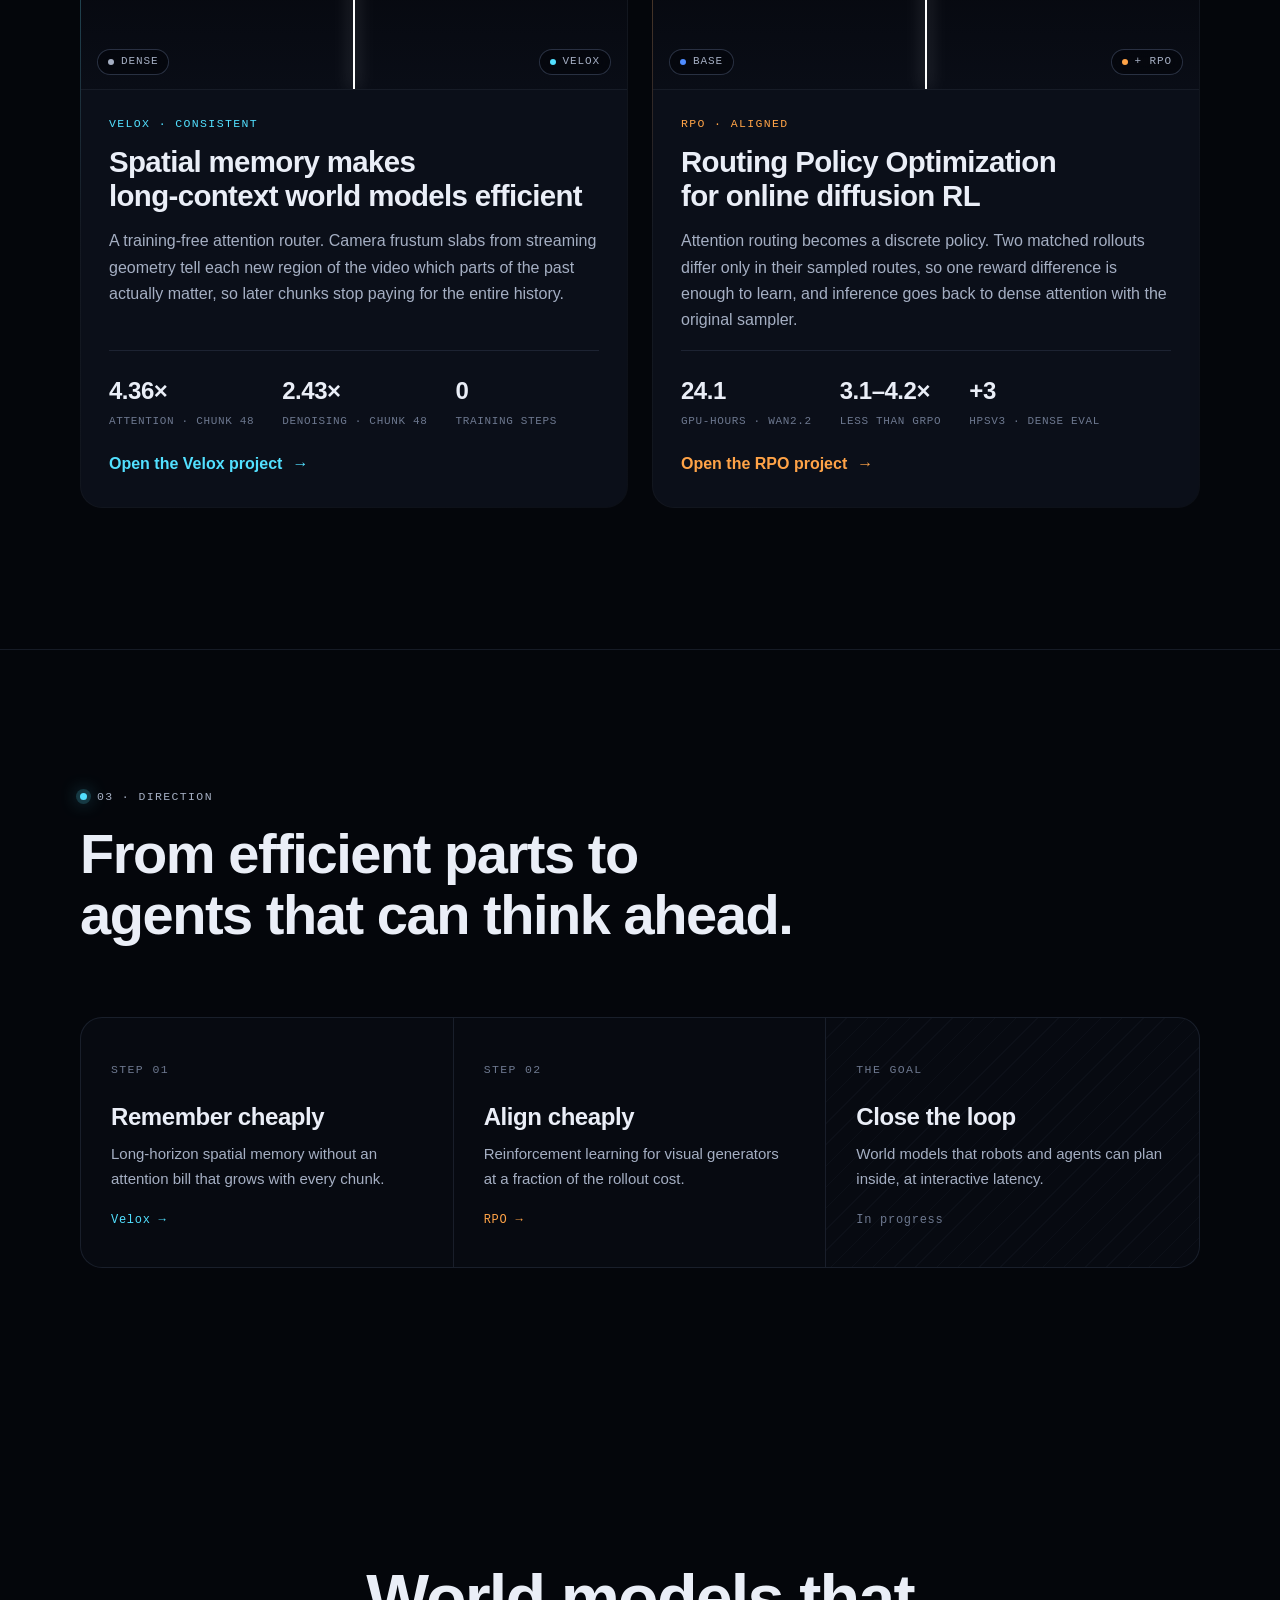
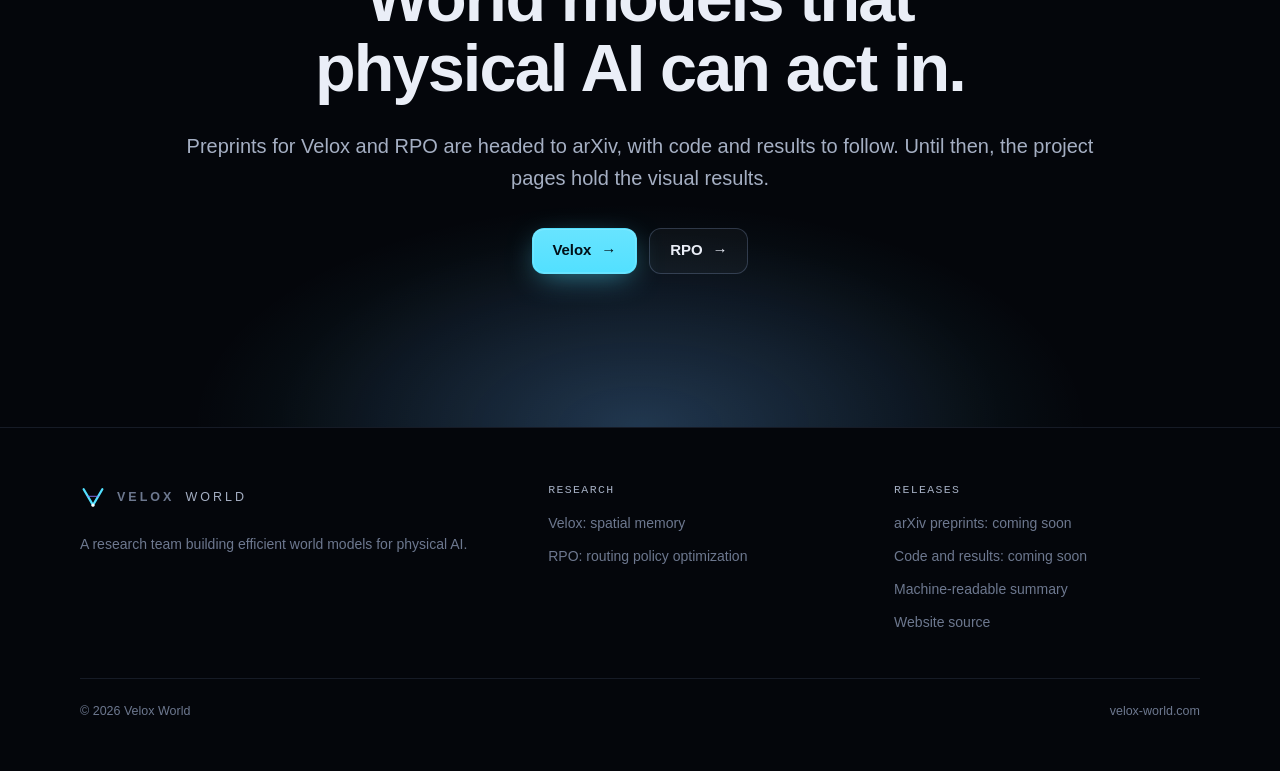
==== commit 69bad92f: "Improve SEO and AI crawler discovery" ====
--- a/index.html
+++ b/index.html
@@ -4,10 +4,19 @@
 <meta charset="utf-8">
 <meta name="viewport" content="width=device-width, initial-scale=1, viewport-fit=cover">
 <title>Velox World — Efficient world models for physical AI</title>
-<meta name="description" content="Velox World is a research team building efficient world models for physical AI: models that learn how the physical world looks, moves and responds to action, and run fast enough to plan and act inside it. Projects: Velox (spatial memory for long-context world models) and RPO (routing policy optimization for diffusion reinforcement learning).">
+<meta name="description" content="Velox World develops efficient world models for physical AI. Explore Velox for long-context spatial memory and RPO for efficient online diffusion reinforcement learning.">
+<meta name="robots" content="index, follow, max-image-preview:large, max-video-preview:-1, max-snippet:-1">
+<meta name="googlebot" content="index, follow, max-image-preview:large, max-video-preview:-1, max-snippet:-1">
+<meta name="author" content="Velox World">
+<meta name="application-name" content="Velox World">
 <meta name="theme-color" content="#04060b">
 <meta name="color-scheme" content="dark">
 <link rel="canonical" href="https://velox-world.com/">
+<link rel="alternate" hreflang="en" href="https://velox-world.com/">
+<link rel="alternate" hreflang="x-default" href="https://velox-world.com/">
+<link rel="alternate" type="text/plain" href="https://velox-world.com/llms.txt" title="Velox World — LLM summary">
+<link rel="alternate" type="text/plain" href="https://velox-world.com/llms-full.txt" title="Velox World — full machine-readable context">
+<link rel="sitemap" type="application/xml" href="https://velox-world.com/sitemap.xml">
 <link rel="icon" href="https://media.velox-world.com/assets/img/favicon.svg" type="image/svg+xml">
 
 <meta property="og:type" content="website">
@@ -16,10 +25,17 @@
 <meta property="og:description" content="A research team building efficient world models that physical AI can plan and act inside.">
 <meta property="og:url" content="https://velox-world.com/">
 <meta property="og:image" content="https://media.velox-world.com/assets/img/og.png">
+<meta property="og:image:secure_url" content="https://media.velox-world.com/assets/img/og.png">
+<meta property="og:image:type" content="image/png">
+<meta property="og:image:width" content="1200">
+<meta property="og:image:height" content="630">
+<meta property="og:image:alt" content="Velox World — efficient world models for physical AI">
+<meta property="og:locale" content="en_US">
 <meta name="twitter:card" content="summary_large_image">
 <meta name="twitter:title" content="Velox World — Efficient world models for physical AI">
 <meta name="twitter:description" content="A research team building efficient world models that physical AI can plan and act inside.">
 <meta name="twitter:image" content="https://media.velox-world.com/assets/img/og.png">
+<meta name="twitter:image:alt" content="Velox World — efficient world models for physical AI">
 
 <script type="application/ld+json">
 {
@@ -29,16 +45,82 @@
       "@type": "Organization",
       "@id": "https://velox-world.com/#org",
       "name": "Velox World",
+      "alternateName": "Velox World Research Team",
       "url": "https://velox-world.com/",
-      "logo": "https://media.velox-world.com/assets/img/favicon.svg",
-      "description": "A research team building efficient world models for physical AI."
+      "logo": {
+        "@type": "ImageObject",
+        "url": "https://media.velox-world.com/assets/img/favicon.svg",
+        "contentUrl": "https://media.velox-world.com/assets/img/favicon.svg"
+      },
+      "image": "https://media.velox-world.com/assets/img/og.png",
+      "description": "A research team building efficient world models for physical AI.",
+      "knowsAbout": [
+        "world models",
+        "physical AI",
+        "embodied artificial intelligence",
+        "video generation",
+        "diffusion models",
+        "reinforcement learning",
+        "efficient attention",
+        "spatial memory"
+      ],
+      "subjectOf": {
+        "@type": "SoftwareSourceCode",
+        "name": "Velox World website source",
+        "codeRepository": "https://github.com/florinshen/velox-world.com",
+        "url": "https://github.com/florinshen/velox-world.com"
+      }
     },
     {
       "@type": "WebSite",
       "@id": "https://velox-world.com/#site",
       "url": "https://velox-world.com/",
       "name": "Velox World",
+      "description": "Research on efficient world models for physical AI.",
+      "inLanguage": "en",
       "publisher": { "@id": "https://velox-world.com/#org" }
+    },
+    {
+      "@type": "WebPage",
+      "@id": "https://velox-world.com/#webpage",
+      "url": "https://velox-world.com/",
+      "name": "Velox World — Efficient world models for physical AI",
+      "description": "Velox World develops efficient world models for physical AI, including Velox for long-context spatial memory and RPO for online diffusion reinforcement learning.",
+      "inLanguage": "en",
+      "isPartOf": { "@id": "https://velox-world.com/#site" },
+      "about": { "@id": "https://velox-world.com/#org" },
+      "primaryImageOfPage": {
+        "@type": "ImageObject",
+        "url": "https://media.velox-world.com/assets/img/og.png",
+        "width": 1200,
+        "height": 630
+      },
+      "mainEntity": [
+        { "@id": "https://velox-world.com/velox/#project" },
+        { "@id": "https://velox-world.com/rpo/#project" }
+      ]
+    },
+    {
+      "@type": "ResearchProject",
+      "@id": "https://velox-world.com/velox/#project",
+      "name": "Velox: Spatial Memory Makes Long-context World Models Efficient",
+      "alternateName": "Velox",
+      "url": "https://velox-world.com/velox/",
+      "description": "A training-free attention router for chunked video world models that uses streaming geometry for region-level context selection.",
+      "image": "https://media.velox-world.com/assets/img/og-velox.png",
+      "keywords": ["world models", "spatial memory", "efficient attention", "video generation"],
+      "parentOrganization": { "@id": "https://velox-world.com/#org" }
+    },
+    {
+      "@type": "ResearchProject",
+      "@id": "https://velox-world.com/rpo/#project",
+      "name": "Routing Policy Optimization for Online Diffusion Reinforcement Learning",
+      "alternateName": "RPO",
+      "url": "https://velox-world.com/rpo/",
+      "description": "An online diffusion reinforcement-learning method that treats attention routing as a discrete policy and restores dense attention at inference.",
+      "image": "https://media.velox-world.com/assets/img/og-rpo.png",
+      "keywords": ["diffusion models", "reinforcement learning", "attention routing", "visual generation"],
+      "parentOrganization": { "@id": "https://velox-world.com/#org" }
     }
   ]
 }
@@ -355,6 +437,8 @@
         <ul>
           <li>arXiv preprints: coming soon</li>
           <li>Code and results: coming soon</li>
+          <li><a href="llms.txt">Machine-readable summary</a></li>
+          <li><a href="https://github.com/florinshen/velox-world.com">Website source</a></li>
         </ul>
       </div>
     </div>
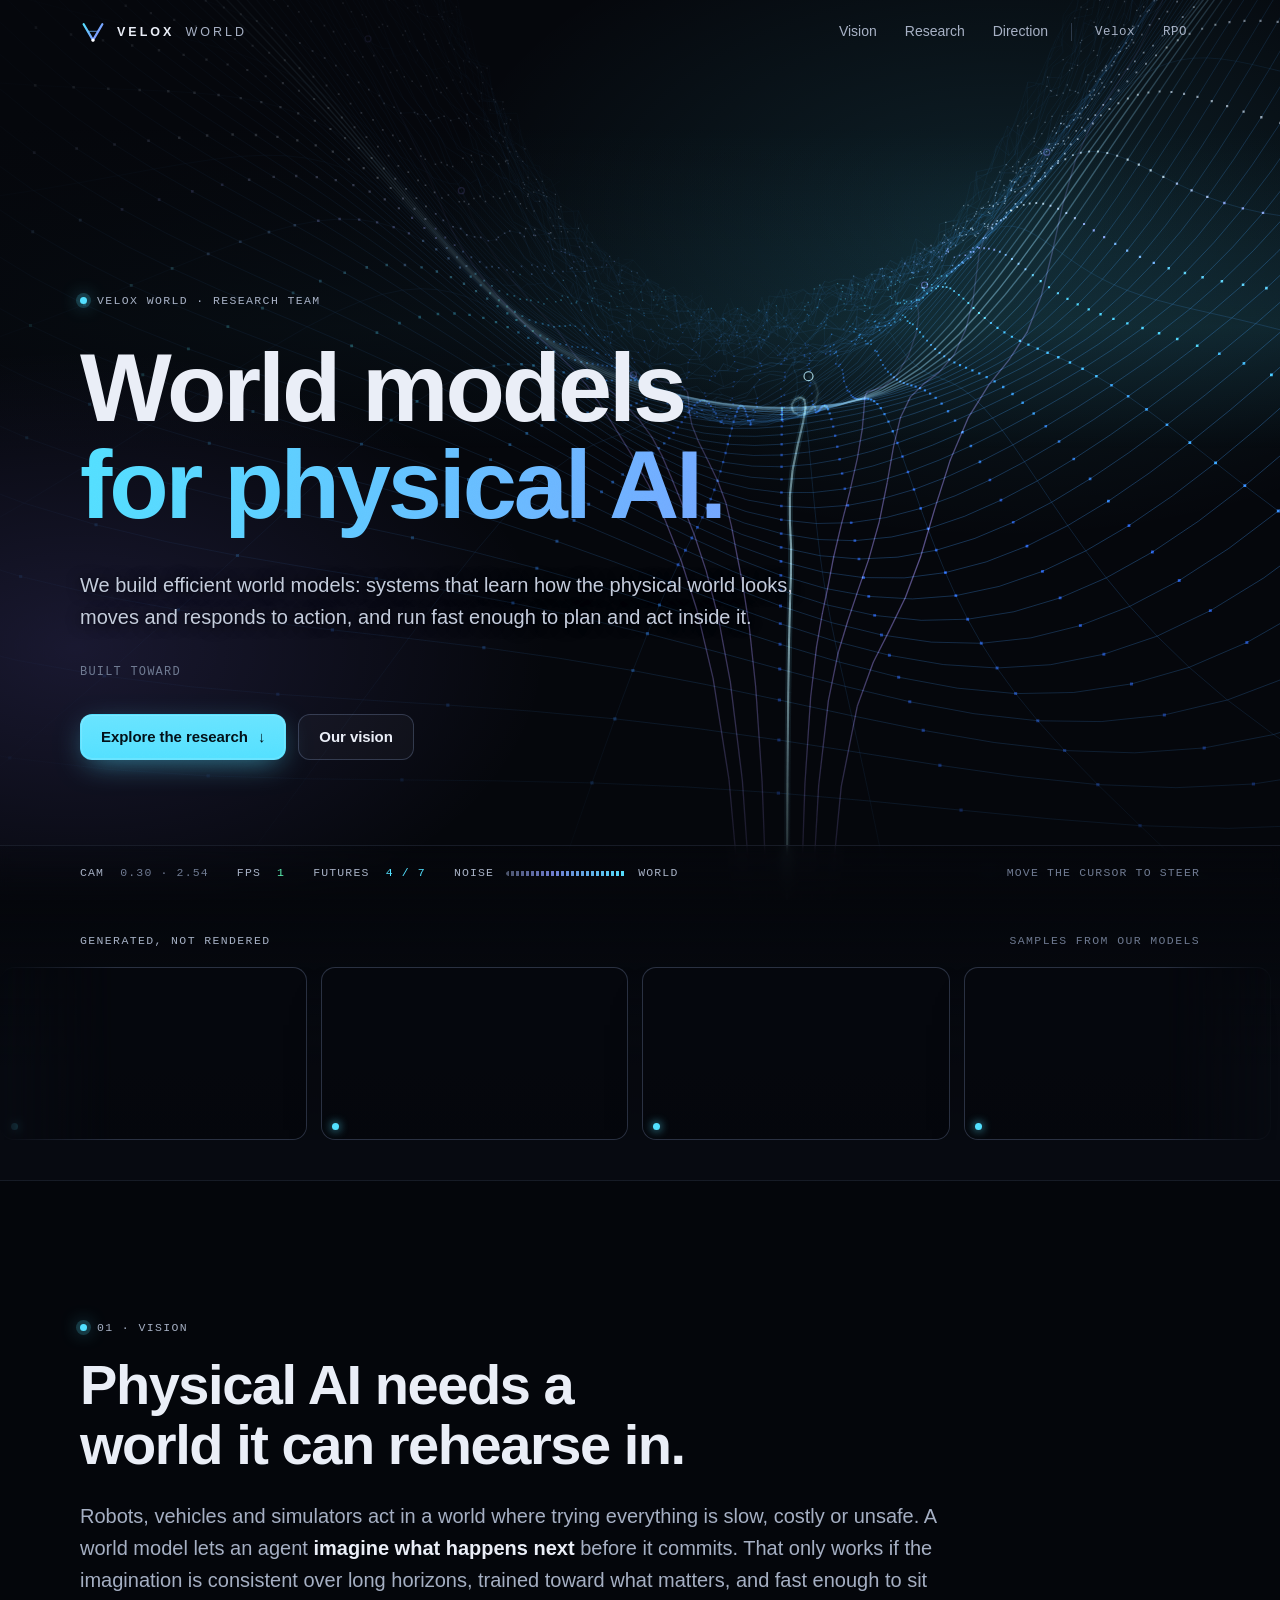
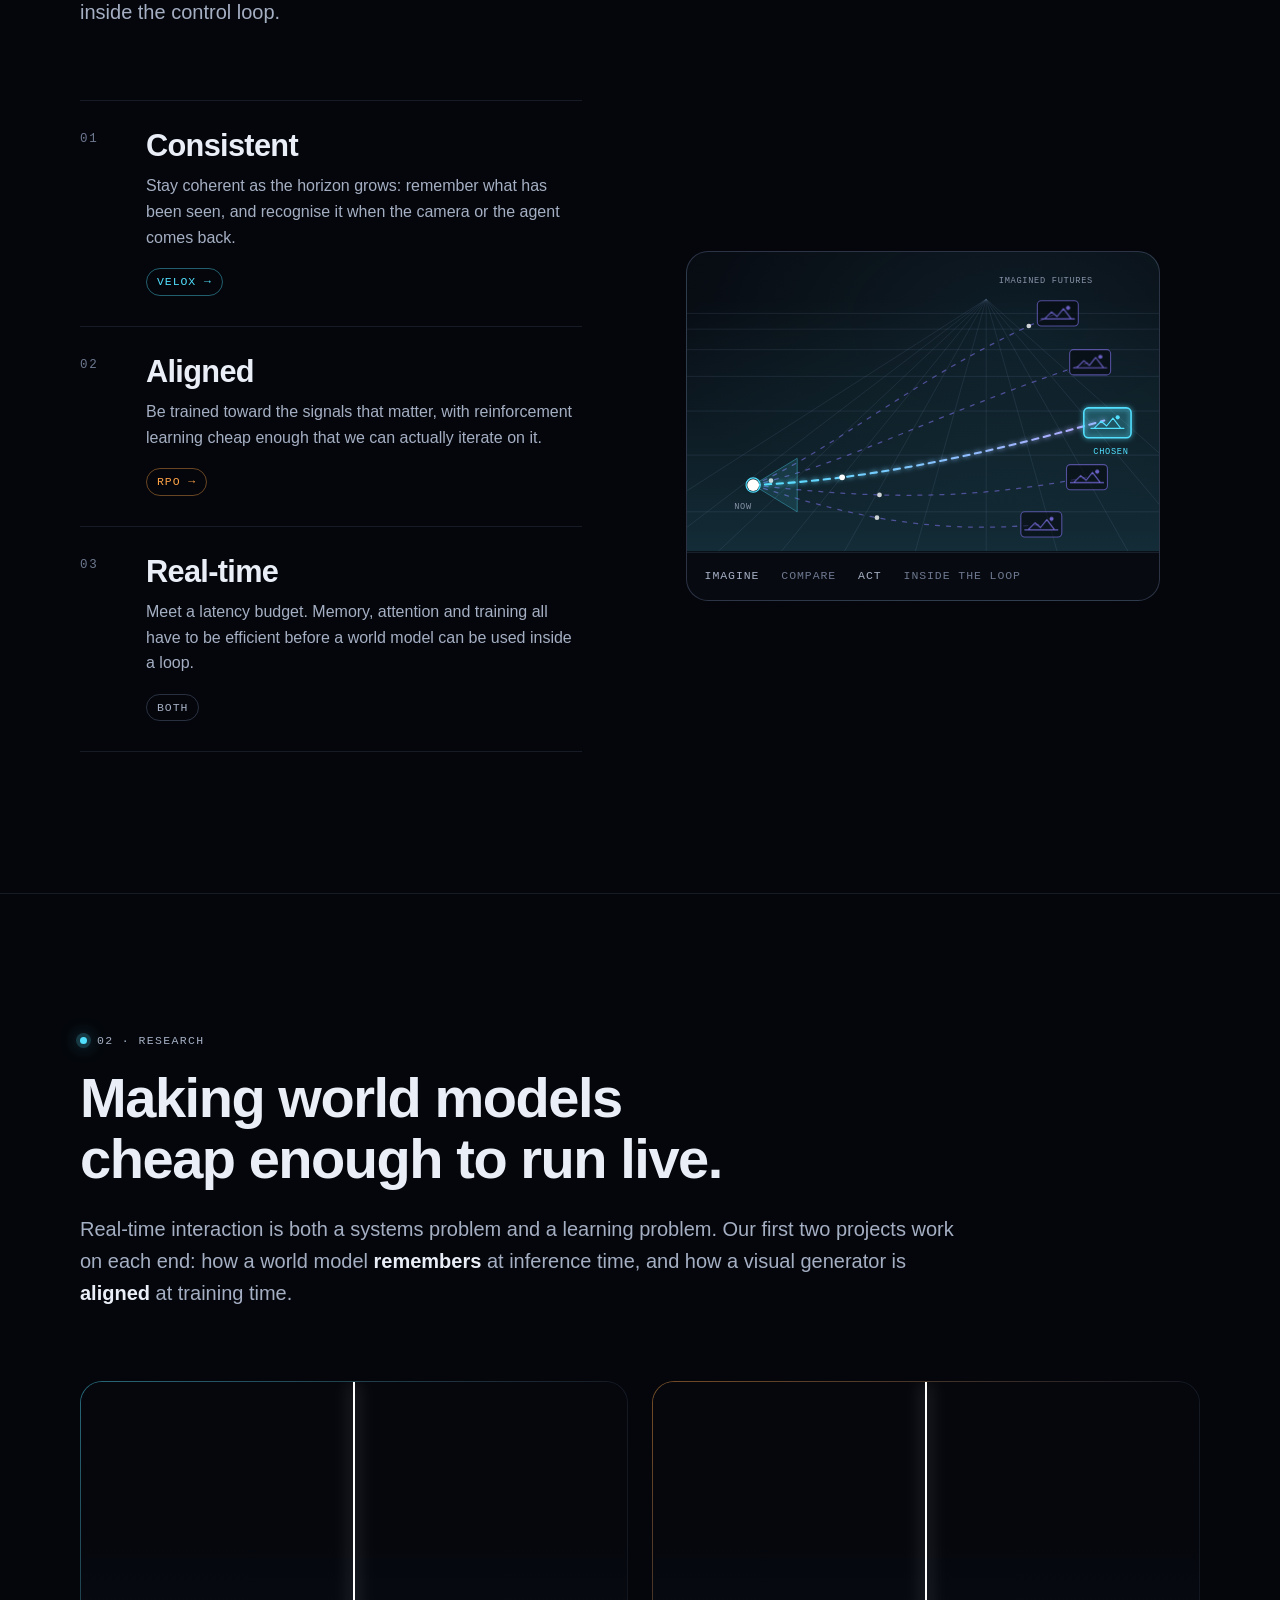
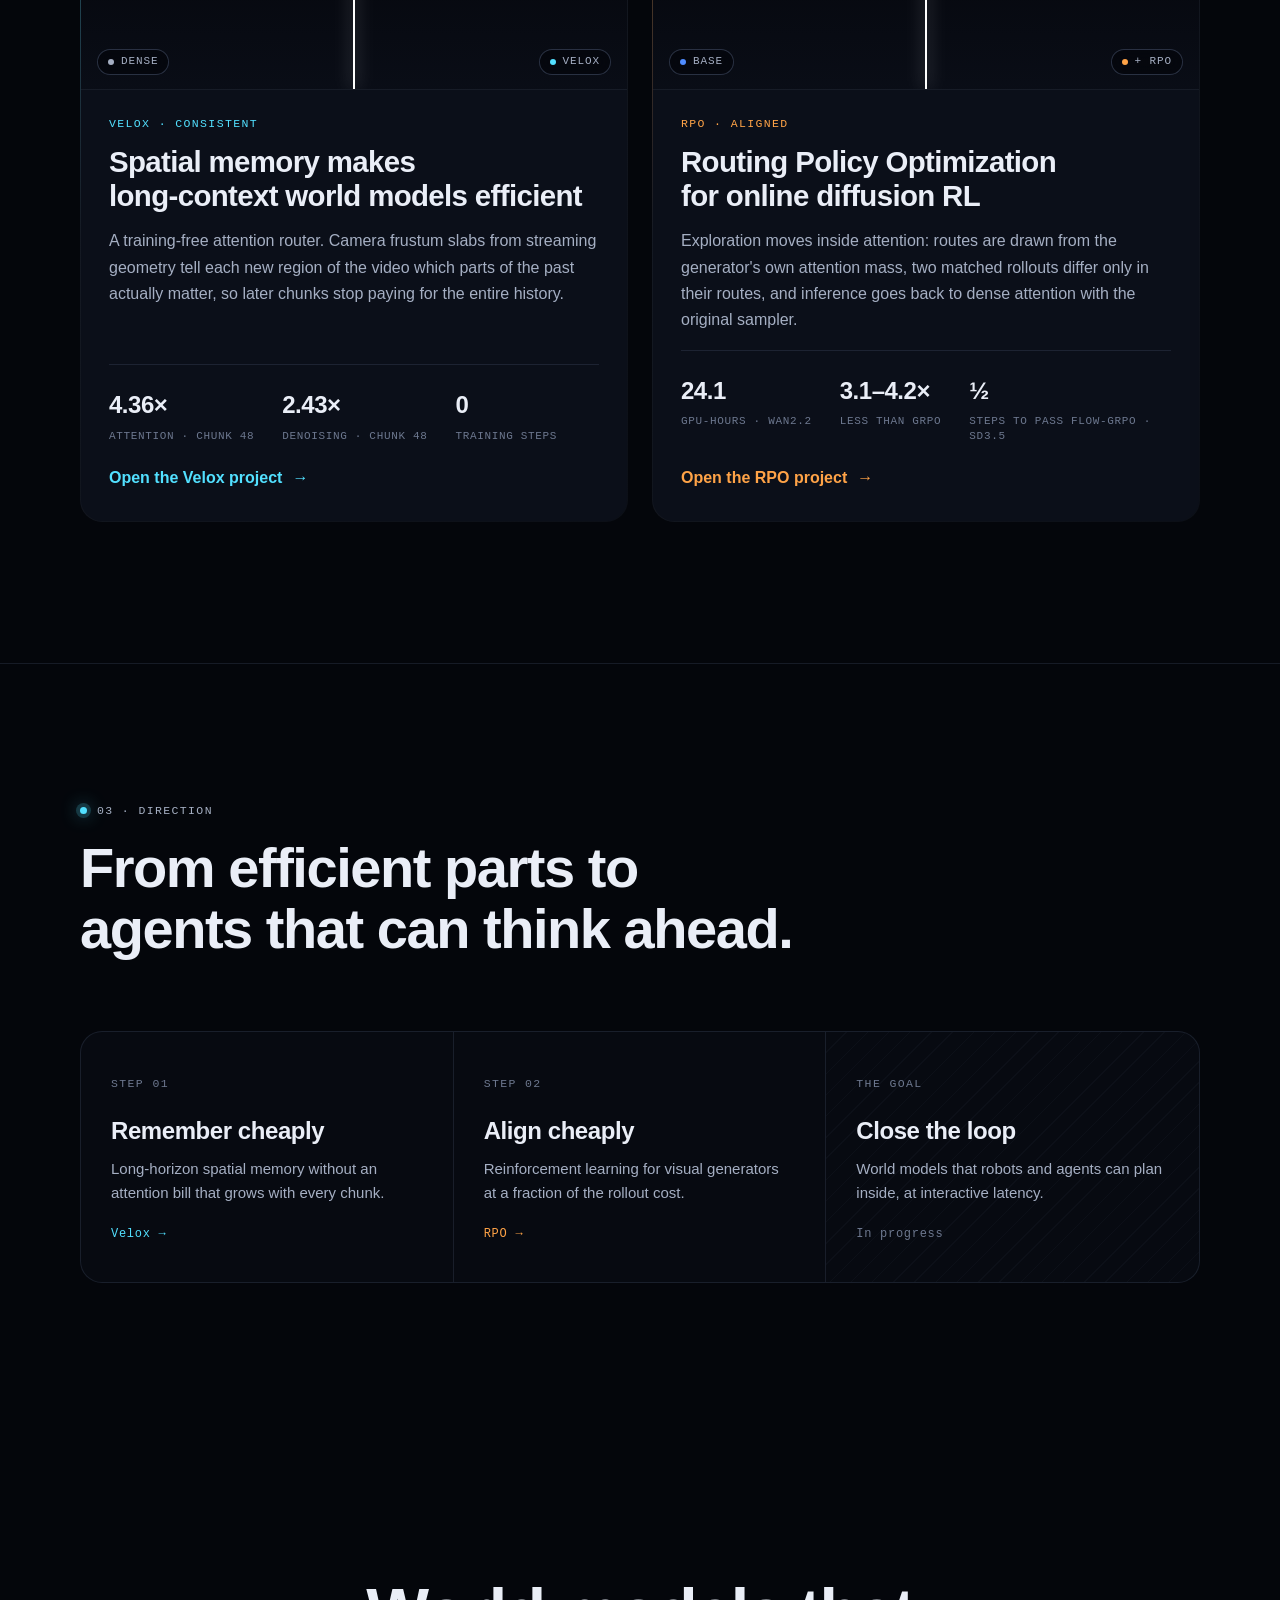
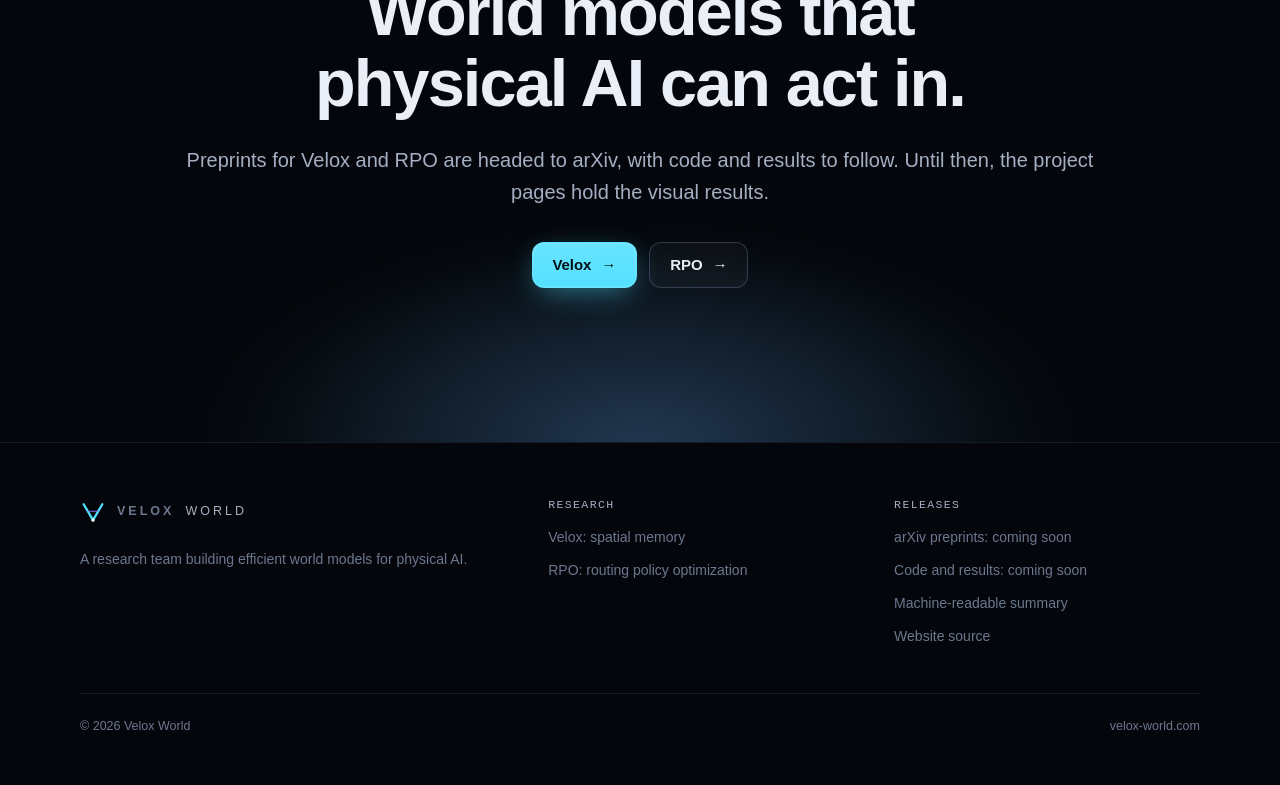
==== commit 1bec8095: "Update RPO page for the revised paper Add the author list and affiliations, describe attention-mass " ====
--- a/index.html
+++ b/index.html
@@ -117,7 +117,7 @@
       "name": "Routing Policy Optimization for Online Diffusion Reinforcement Learning",
       "alternateName": "RPO",
       "url": "https://velox-world.com/rpo/",
-      "description": "An online diffusion reinforcement-learning method that treats attention routing as a discrete policy and restores dense attention at inference.",
+      "description": "An online diffusion reinforcement-learning method that explores by routing attention, with routes drawn from the generator's own attention mass, and restores dense attention at inference.",
       "image": "https://media.velox-world.com/assets/img/og-rpo.png",
       "keywords": ["diffusion models", "reinforcement learning", "attention routing", "visual generation"],
       "parentOrganization": { "@id": "https://velox-world.com/#org" }
@@ -355,11 +355,11 @@
           <div class="body">
             <p class="kicker">RPO · Aligned</p>
             <h3>Routing Policy Optimization for online diffusion RL</h3>
-            <p>Attention routing becomes a discrete policy. Two matched rollouts differ only in their sampled routes, so one reward difference is enough to learn, and inference goes back to dense attention with the original sampler.</p>
+            <p>Exploration moves inside attention: routes are drawn from the generator's own attention mass, two matched rollouts differ only in their routes, and inference goes back to dense attention with the original sampler.</p>
             <div class="facts">
               <div class="fact"><b>24.1</b><small>GPU-hours · Wan2.2</small></div>
               <div class="fact"><b>3.1–4.2×</b><small>less than GRPO</small></div>
-              <div class="fact"><b>+3</b><small>HPSv3 · dense eval</small></div>
+              <div class="fact"><b>½</b><small>steps to pass Flow-GRPO · SD3.5</small></div>
             </div>
             <span class="go">Open the RPO project <span class="arr" aria-hidden="true">→</span></span>
           </div>
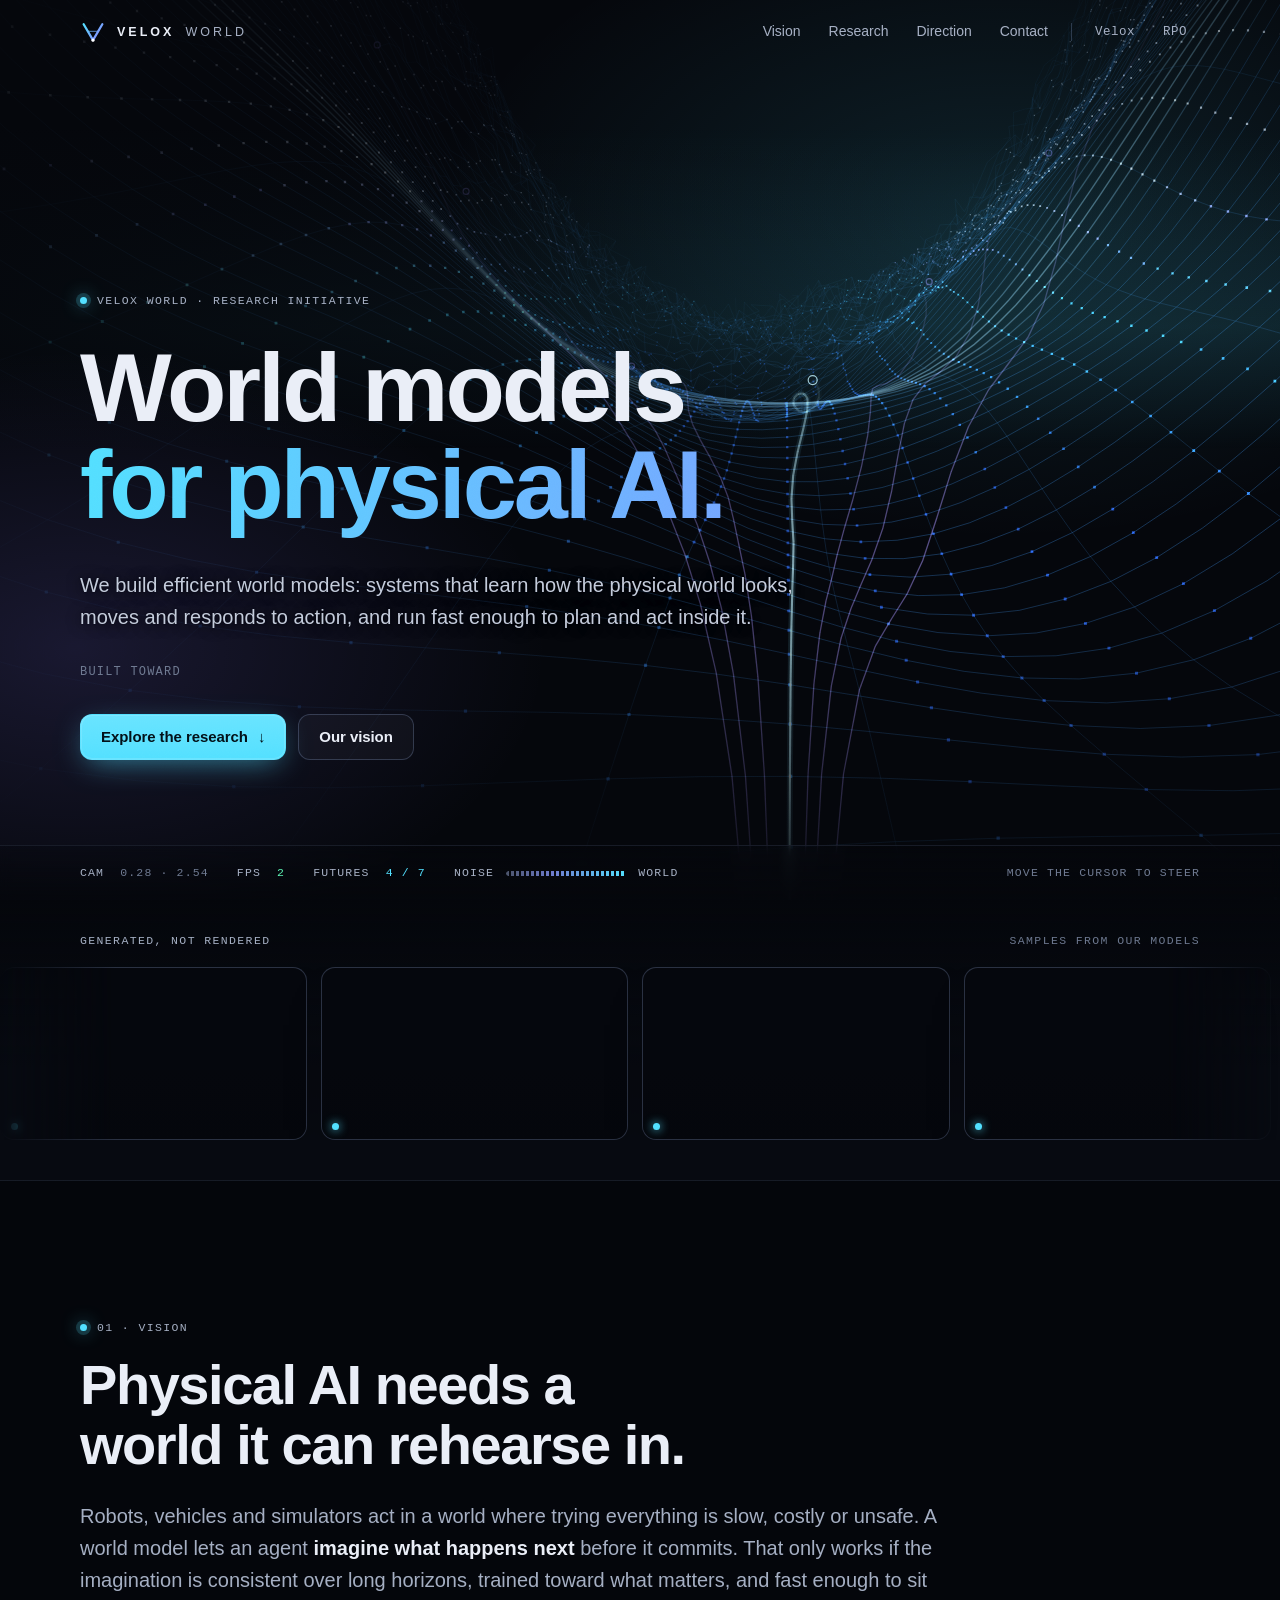
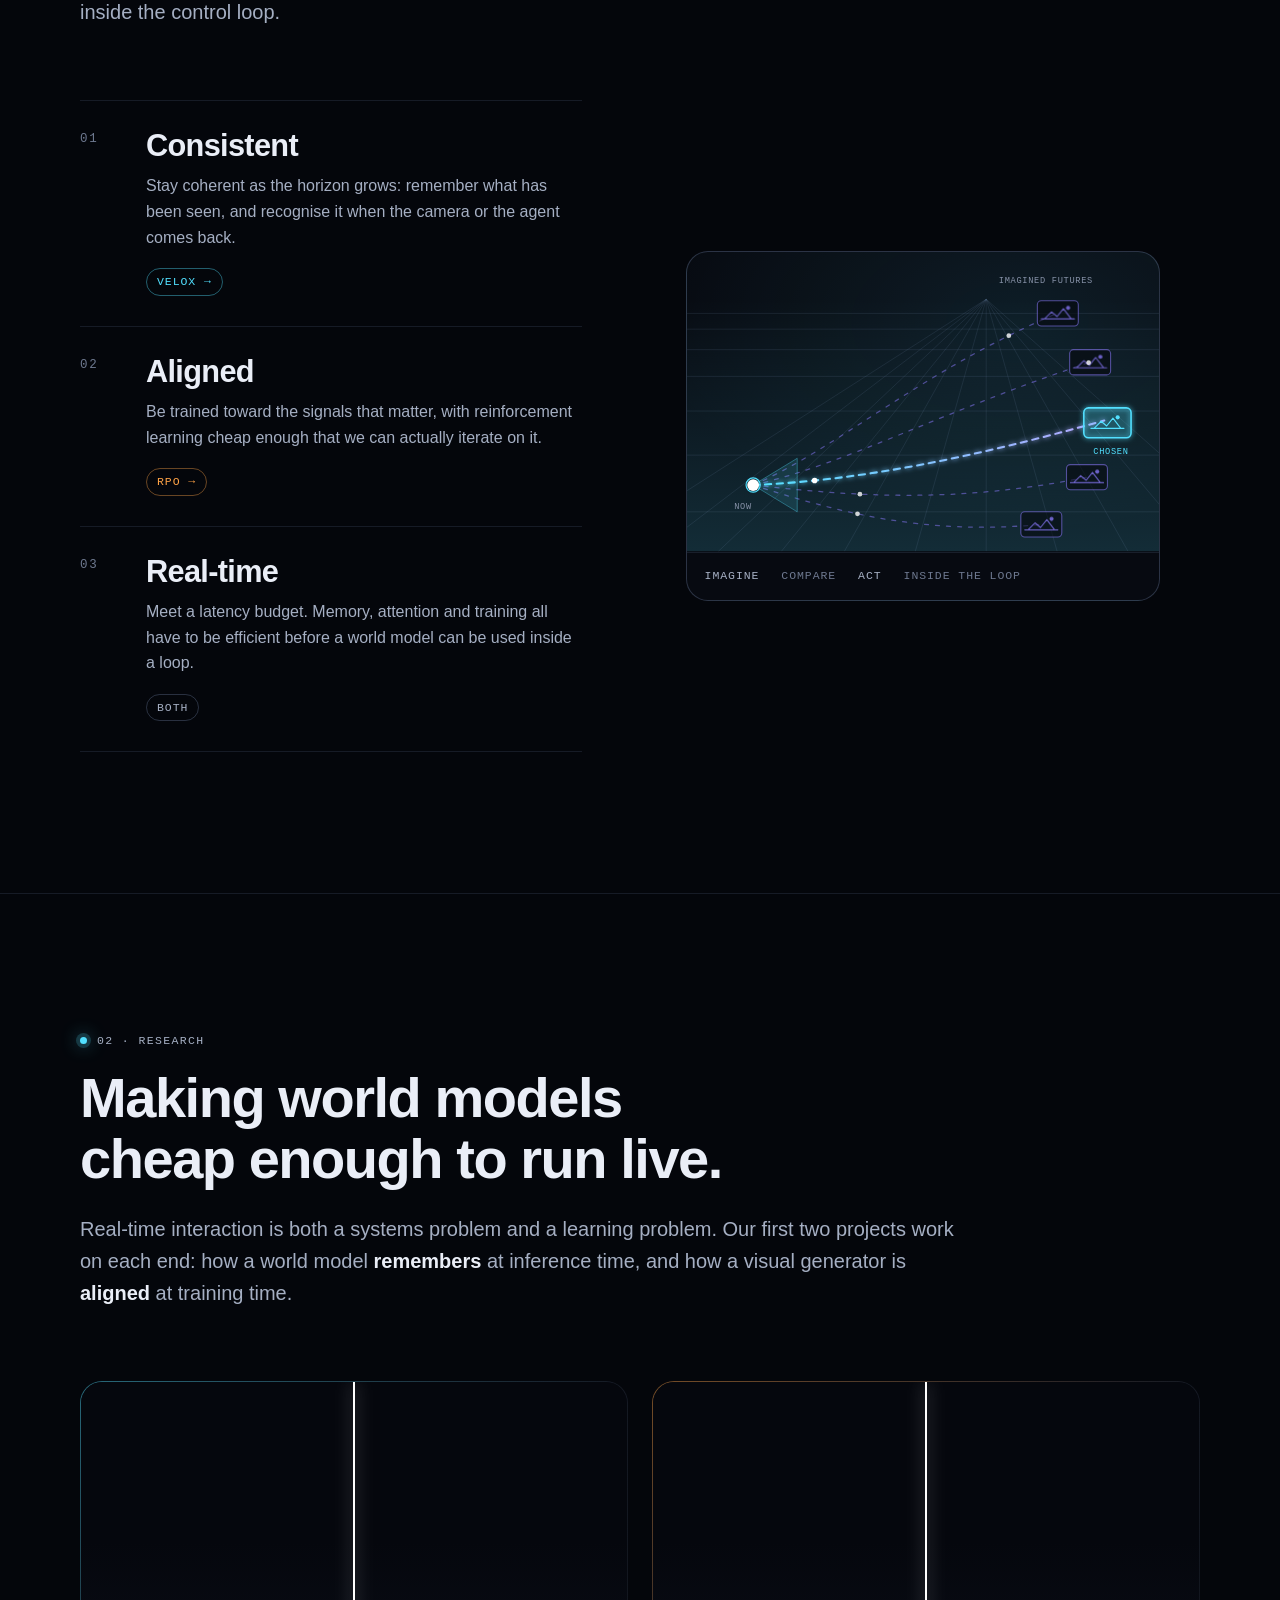
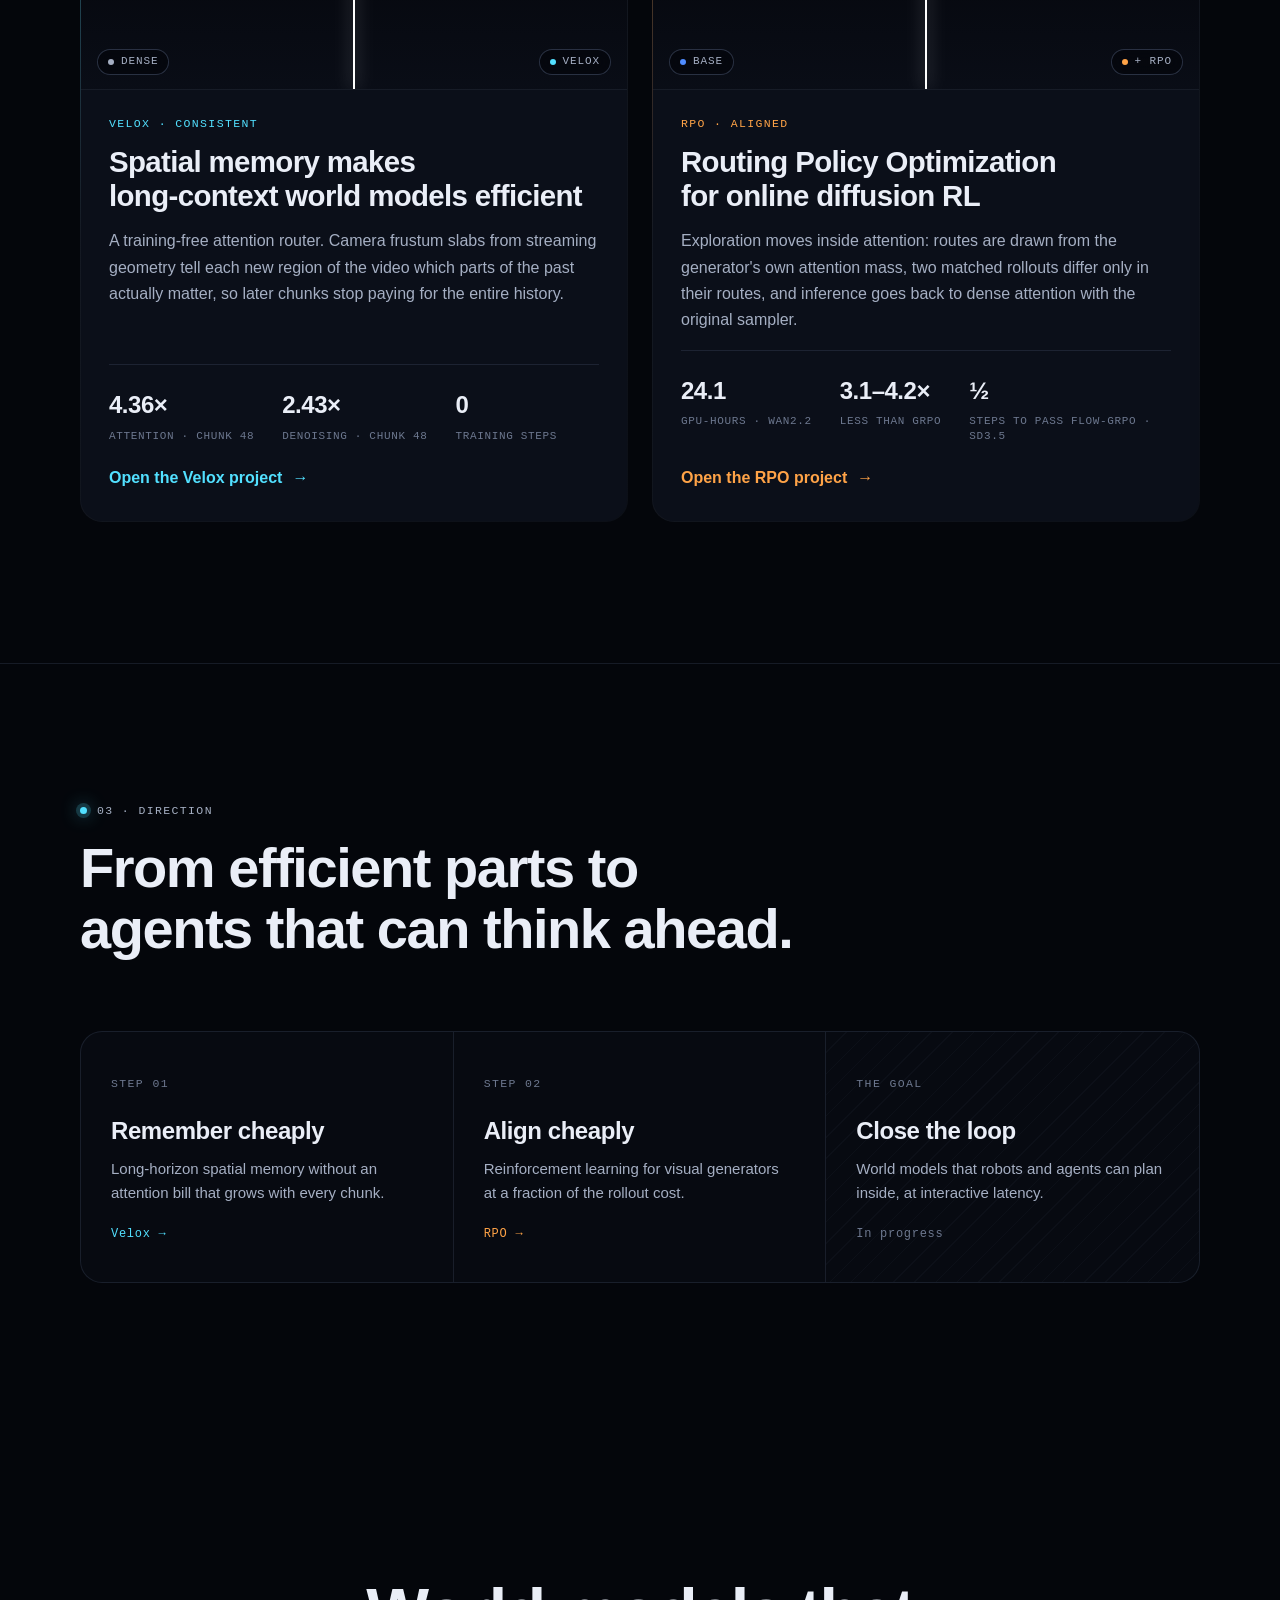
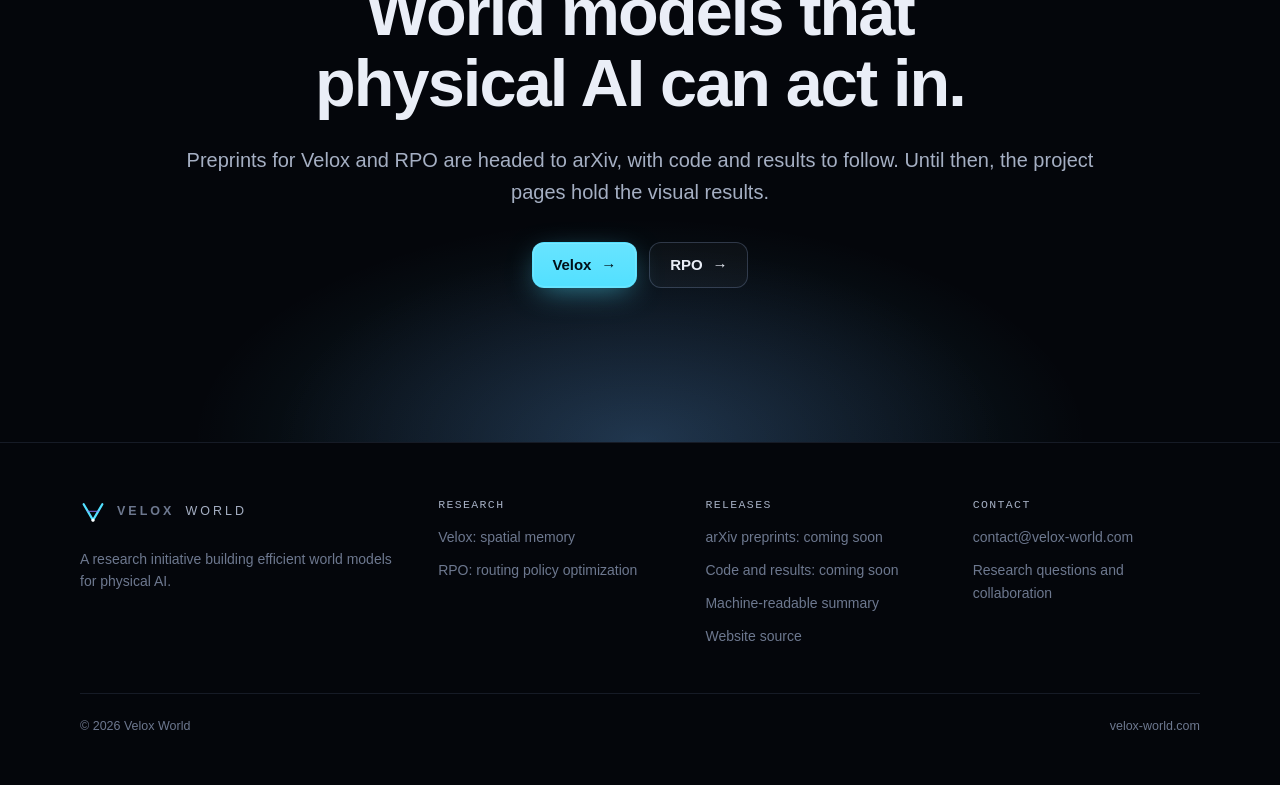
==== commit d4309900: "Add contact address and call Velox World a research initiative Add contact@velox-world.com to the ho" ====
--- a/index.html
+++ b/index.html
@@ -22,7 +22,7 @@
 <meta property="og:type" content="website">
 <meta property="og:site_name" content="Velox World">
 <meta property="og:title" content="Velox World — Efficient world models for physical AI">
-<meta property="og:description" content="A research team building efficient world models that physical AI can plan and act inside.">
+<meta property="og:description" content="A research initiative building efficient world models that physical AI can plan and act inside.">
 <meta property="og:url" content="https://velox-world.com/">
 <meta property="og:image" content="https://media.velox-world.com/assets/img/og.png">
 <meta property="og:image:secure_url" content="https://media.velox-world.com/assets/img/og.png">
@@ -33,7 +33,7 @@
 <meta property="og:locale" content="en_US">
 <meta name="twitter:card" content="summary_large_image">
 <meta name="twitter:title" content="Velox World — Efficient world models for physical AI">
-<meta name="twitter:description" content="A research team building efficient world models that physical AI can plan and act inside.">
+<meta name="twitter:description" content="A research initiative building efficient world models that physical AI can plan and act inside.">
 <meta name="twitter:image" content="https://media.velox-world.com/assets/img/og.png">
 <meta name="twitter:image:alt" content="Velox World — efficient world models for physical AI">
 
@@ -45,7 +45,7 @@
       "@type": "Organization",
       "@id": "https://velox-world.com/#org",
       "name": "Velox World",
-      "alternateName": "Velox World Research Team",
+      "alternateName": "Velox World Research Initiative",
       "url": "https://velox-world.com/",
       "logo": {
         "@type": "ImageObject",
@@ -53,7 +53,14 @@
         "contentUrl": "https://media.velox-world.com/assets/img/favicon.svg"
       },
       "image": "https://media.velox-world.com/assets/img/og.png",
-      "description": "A research team building efficient world models for physical AI.",
+      "description": "A research initiative building efficient world models for physical AI.",
+      "email": "contact@velox-world.com",
+      "contactPoint": {
+        "@type": "ContactPoint",
+        "contactType": "research inquiries",
+        "email": "contact@velox-world.com",
+        "availableLanguage": "English"
+      },
       "knowsAbout": [
         "world models",
         "physical AI",
@@ -148,6 +155,7 @@
       <a href="#vision">Vision</a>
       <a href="#research">Research</a>
       <a href="#direction">Direction</a>
+      <a href="#contact">Contact</a>
       <i class="sep" aria-hidden="true"></i>
       <a class="proj keep" href="velox/">Velox</a>
       <a class="proj keep" href="rpo/">RPO</a>
@@ -160,7 +168,7 @@
   <section class="hero" aria-label="Velox World">
     <canvas id="world" class="hero-canvas" aria-hidden="true"></canvas>
     <div class="wrap hero-inner">
-      <p class="eyebrow live rv"><i></i>Velox World · Research team</p>
+      <p class="eyebrow live rv"><i></i>Velox World · Research initiative</p>
       <h1 class="rv" style="--d:80ms">
         <span>World models</span>
         <span class="grad">for physical AI.</span>
@@ -423,7 +431,7 @@
           </svg>
           Velox <span>World</span>
         </a>
-        <p class="blurb">A research team building efficient world models for physical AI.</p>
+        <p class="blurb">A research initiative building efficient world models for physical AI.</p>
       </div>
       <div>
         <h4>Research</h4>
@@ -441,6 +449,13 @@
           <li><a href="https://github.com/florinshen/velox-world.com">Website source</a></li>
         </ul>
       </div>
+      <div id="contact">
+        <h4>Contact</h4>
+        <ul>
+          <li><a href="mailto:contact@velox-world.com">contact@velox-world.com</a></li>
+          <li>Research questions and collaboration</li>
+        </ul>
+      </div>
     </div>
     <div class="foot-base">
       <span>© 2026 Velox World</span>
--- a/assets/css/site.css
+++ b/assets/css/site.css
@@ -248,7 +248,7 @@
 
 /* ---------- footer ---------- */
 .foot { border-top: 1px solid var(--line); padding: 56px 0 48px; color: var(--text-3); font-size: 14px; }
-.foot-grid { display: grid; grid-template-columns: 1.4fr 1fr 1fr; gap: 40px; }
+.foot-grid { display: grid; grid-template-columns: 1.4fr 1fr 1fr 1fr; gap: 40px; }
 .foot h4 { font: 500 11.5px/1 var(--mono); letter-spacing: 0.12em; text-transform: uppercase; color: var(--text-2); margin-bottom: 16px; }
 .foot ul { list-style: none; margin: 0; padding: 0; display: grid; gap: 10px; }
 .foot a:hover { color: var(--text); }
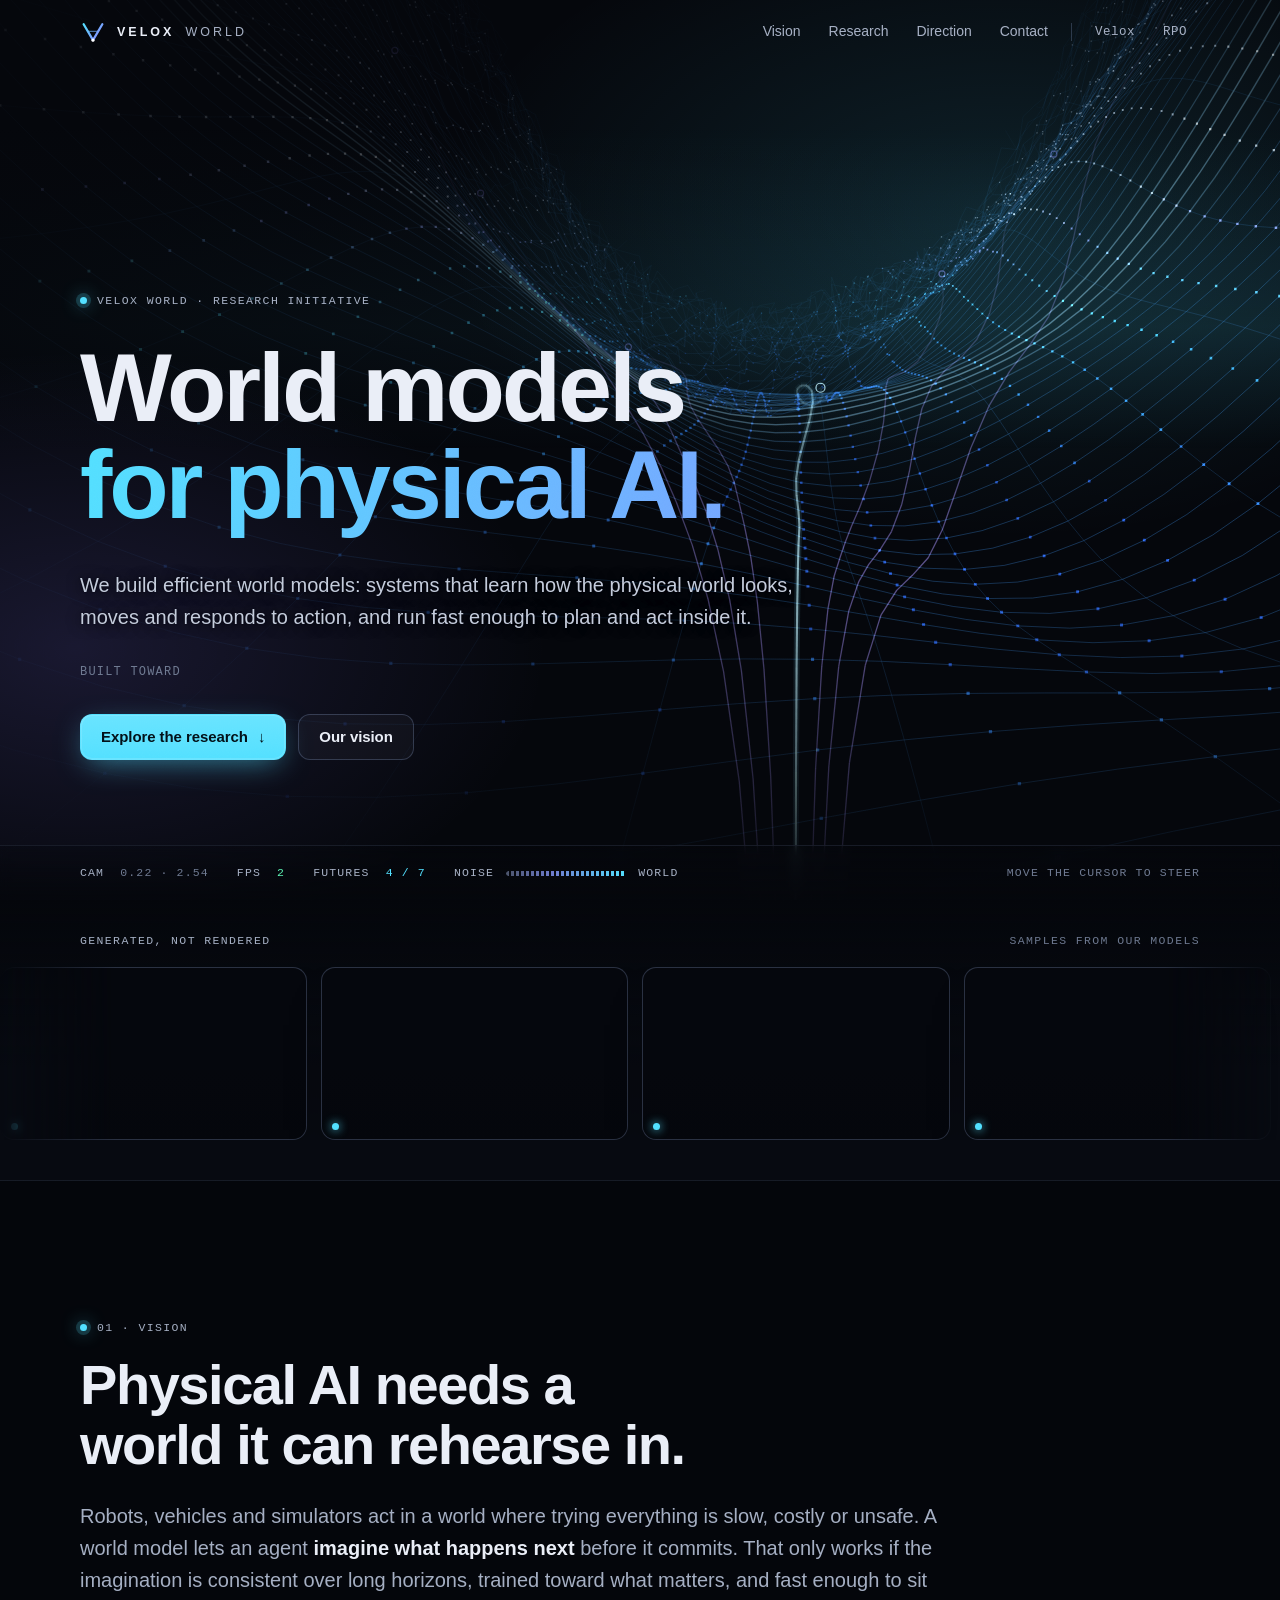
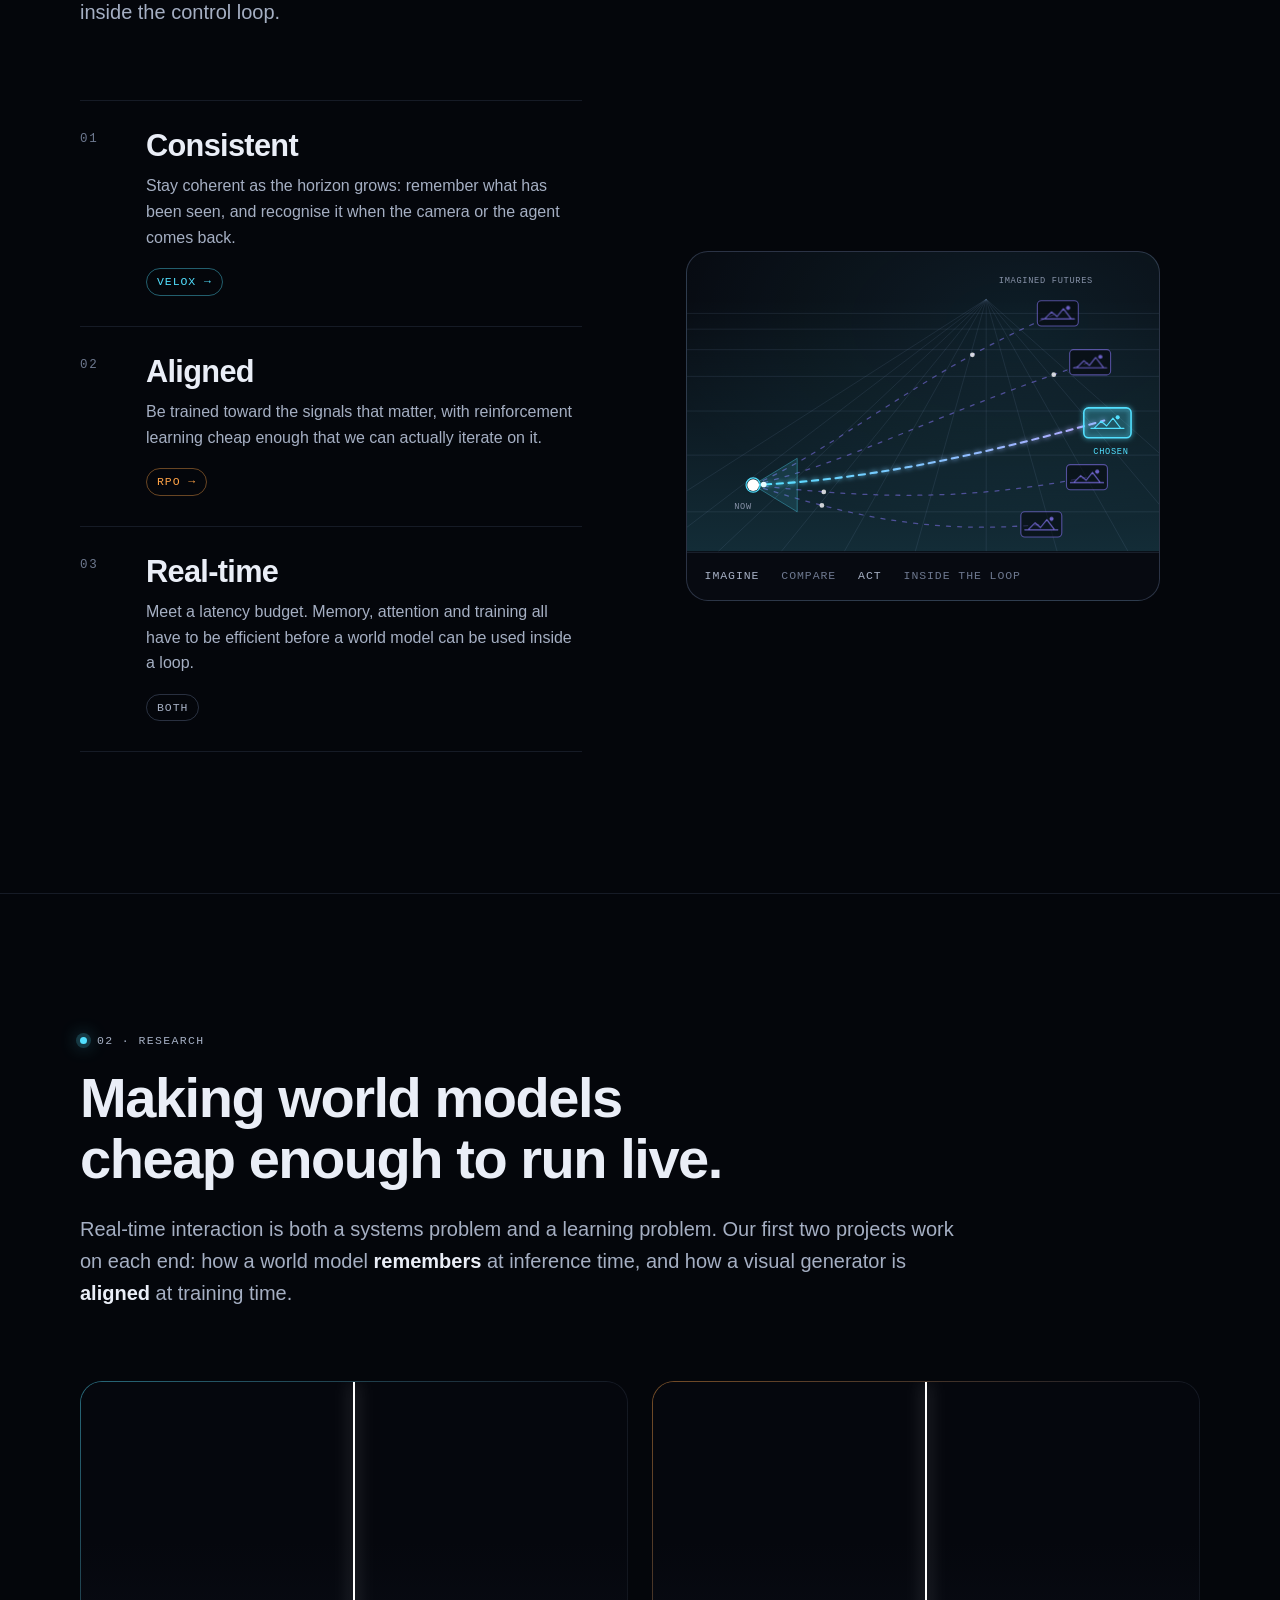
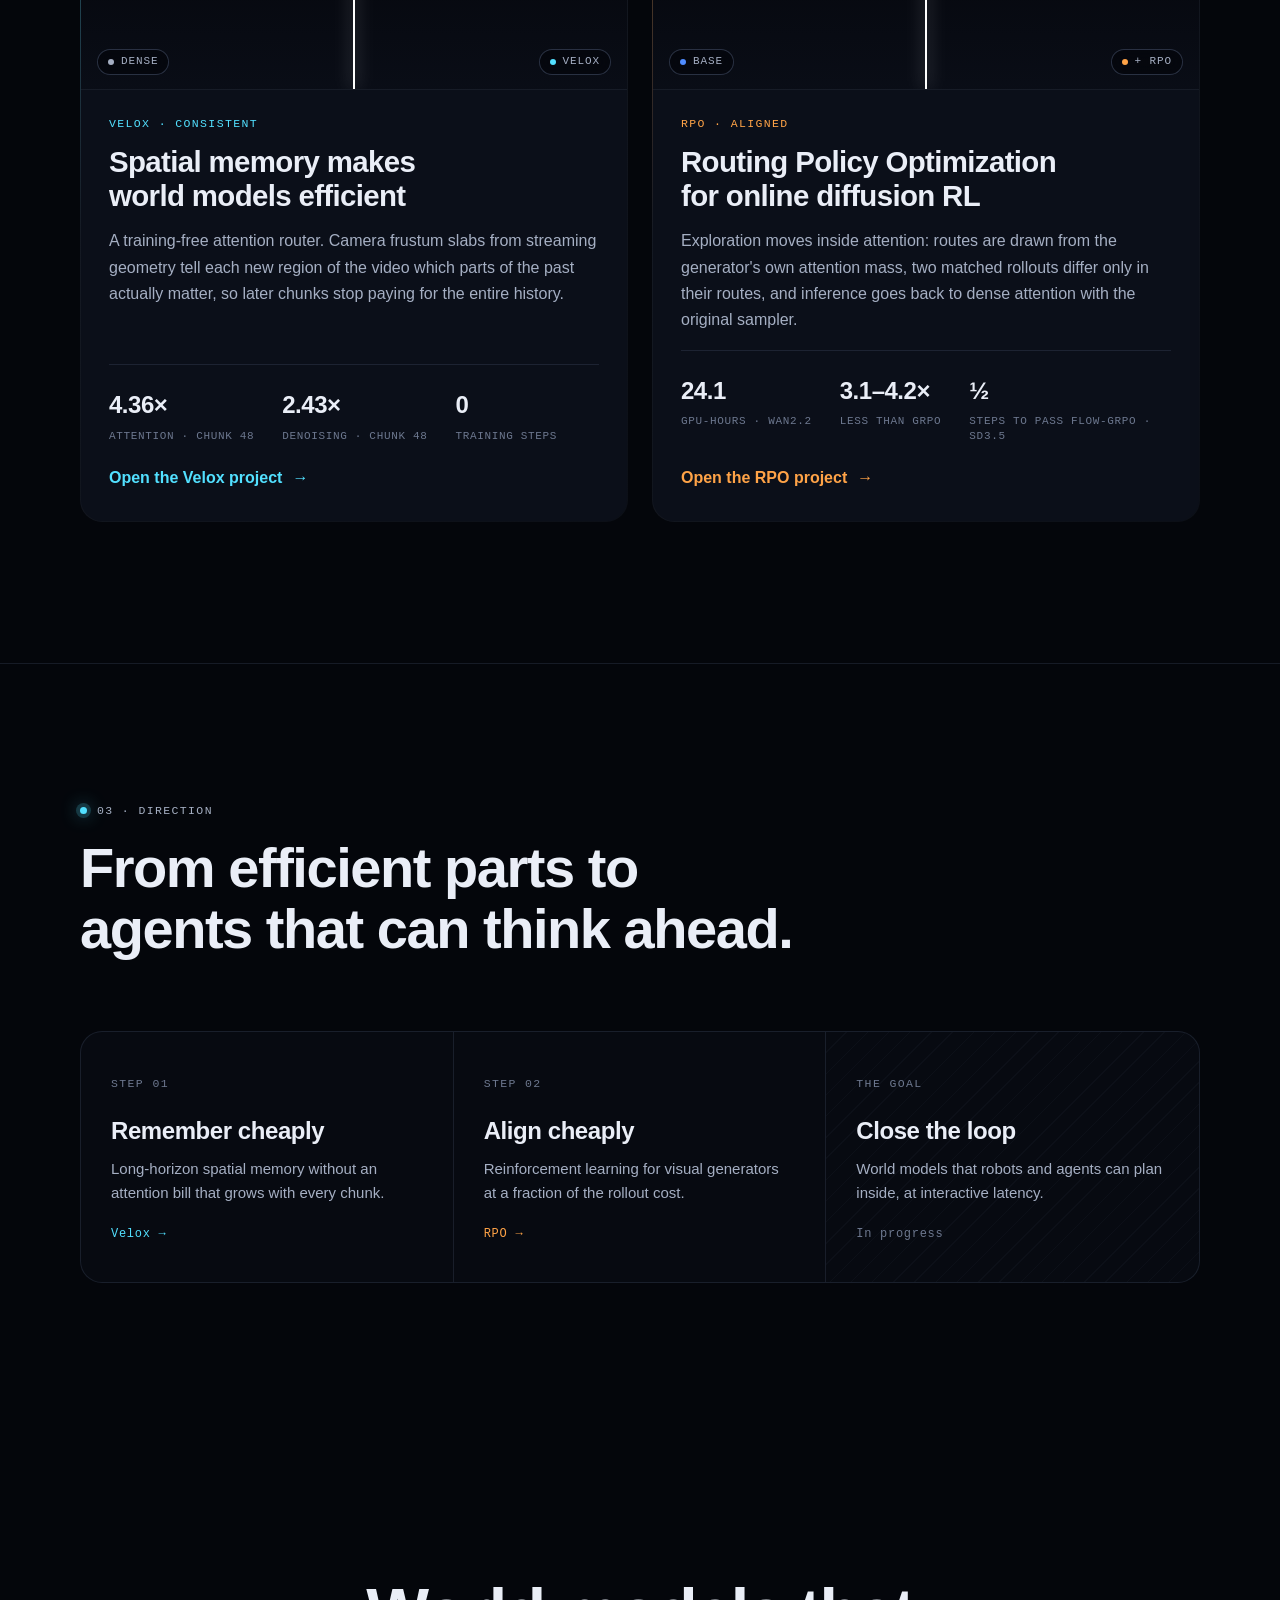
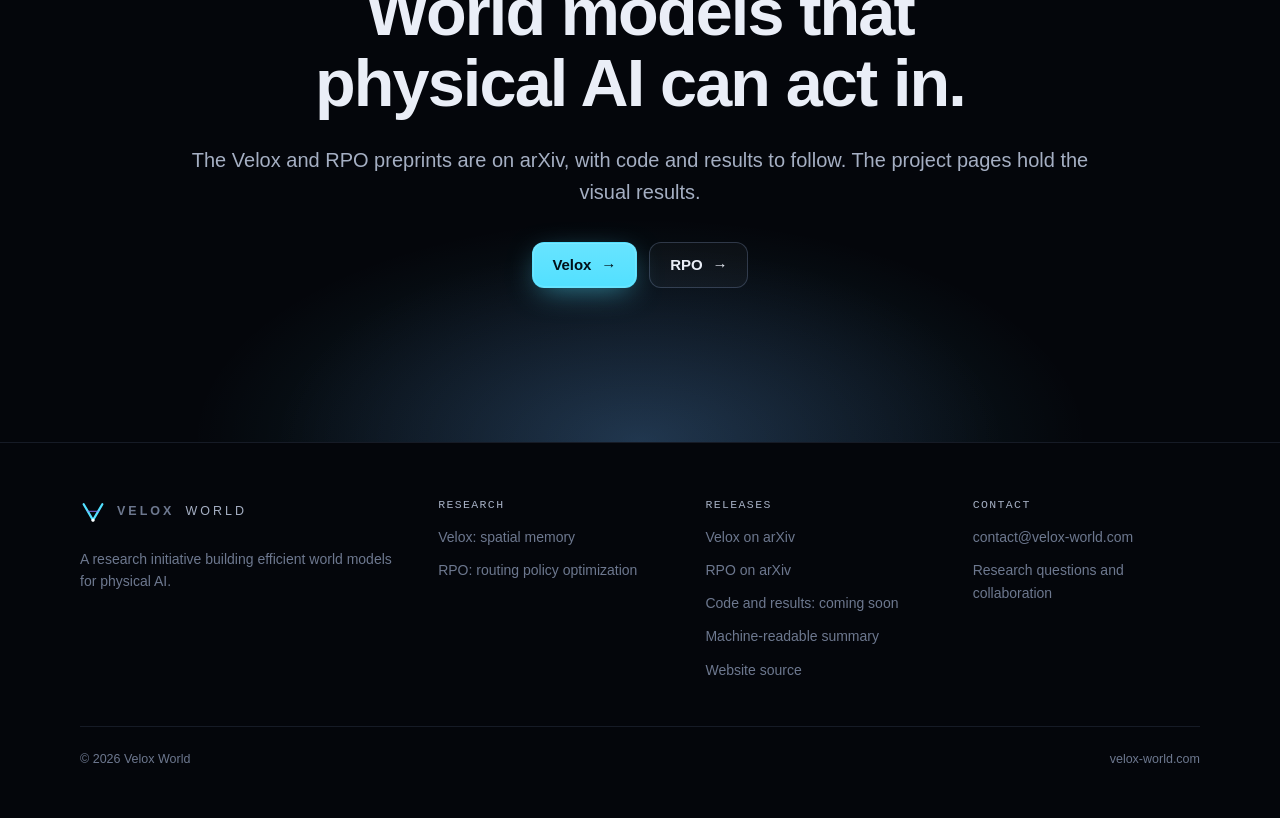
==== commit d1f90e57: "Link arXiv preprints and use the arXiv title for Velox Link both preprints (Velox 2610.22311, RPO 26" ====
--- a/index.html
+++ b/index.html
@@ -24,8 +24,8 @@
 <meta property="og:title" content="Velox World — Efficient world models for physical AI">
 <meta property="og:description" content="A research initiative building efficient world models that physical AI can plan and act inside.">
 <meta property="og:url" content="https://velox-world.com/">
-<meta property="og:image" content="https://media.velox-world.com/assets/img/og.png">
-<meta property="og:image:secure_url" content="https://media.velox-world.com/assets/img/og.png">
+<meta property="og:image" content="https://media.velox-world.com/assets/img/og-v2.png">
+<meta property="og:image:secure_url" content="https://media.velox-world.com/assets/img/og-v2.png">
 <meta property="og:image:type" content="image/png">
 <meta property="og:image:width" content="1200">
 <meta property="og:image:height" content="630">
@@ -34,7 +34,7 @@
 <meta name="twitter:card" content="summary_large_image">
 <meta name="twitter:title" content="Velox World — Efficient world models for physical AI">
 <meta name="twitter:description" content="A research initiative building efficient world models that physical AI can plan and act inside.">
-<meta name="twitter:image" content="https://media.velox-world.com/assets/img/og.png">
+<meta name="twitter:image" content="https://media.velox-world.com/assets/img/og-v2.png">
 <meta name="twitter:image:alt" content="Velox World — efficient world models for physical AI">
 
 <script type="application/ld+json">
@@ -52,7 +52,7 @@
         "url": "https://media.velox-world.com/assets/img/favicon.svg",
         "contentUrl": "https://media.velox-world.com/assets/img/favicon.svg"
       },
-      "image": "https://media.velox-world.com/assets/img/og.png",
+      "image": "https://media.velox-world.com/assets/img/og-v2.png",
       "description": "A research initiative building efficient world models for physical AI.",
       "email": "contact@velox-world.com",
       "contactPoint": {
@@ -98,7 +98,7 @@
       "about": { "@id": "https://velox-world.com/#org" },
       "primaryImageOfPage": {
         "@type": "ImageObject",
-        "url": "https://media.velox-world.com/assets/img/og.png",
+        "url": "https://media.velox-world.com/assets/img/og-v2.png",
         "width": 1200,
         "height": 630
       },
@@ -110,11 +110,12 @@
     {
       "@type": "ResearchProject",
       "@id": "https://velox-world.com/velox/#project",
-      "name": "Velox: Spatial Memory Makes Long-context World Models Efficient",
+      "name": "Velox: Spatial Memory Makes World Models Efficient",
       "alternateName": "Velox",
       "url": "https://velox-world.com/velox/",
+      "sameAs": "https://arxiv.org/abs/2610.22311",
       "description": "A training-free attention router for chunked video world models that uses streaming geometry for region-level context selection.",
-      "image": "https://media.velox-world.com/assets/img/og-velox.png",
+      "image": "https://media.velox-world.com/assets/img/og-velox-v2.png",
       "keywords": ["world models", "spatial memory", "efficient attention", "video generation"],
       "parentOrganization": { "@id": "https://velox-world.com/#org" }
     },
@@ -124,6 +125,7 @@
       "name": "Routing Policy Optimization for Online Diffusion Reinforcement Learning",
       "alternateName": "RPO",
       "url": "https://velox-world.com/rpo/",
+      "sameAs": "https://arxiv.org/abs/2610.22282",
       "description": "An online diffusion reinforcement-learning method that explores by routing attention, with routes drawn from the generator's own attention mass, and restores dense attention at inference.",
       "image": "https://media.velox-world.com/assets/img/og-rpo.png",
       "keywords": ["diffusion models", "reinforcement learning", "attention routing", "visual generation"],
@@ -341,7 +343,7 @@
           </div>
           <div class="body">
             <p class="kicker">Velox · Consistent</p>
-            <h3>Spatial memory makes long&#8209;context world models efficient</h3>
+            <h3>Spatial memory makes world models efficient</h3>
             <p>A training-free attention router. Camera frustum slabs from streaming geometry tell each new region of the video which parts of the past actually matter, so later chunks stop paying for the entire history.</p>
             <div class="facts">
               <div class="fact"><b>4.36×</b><small>attention · chunk 48</small></div>
@@ -410,7 +412,7 @@
   <section class="closing" aria-labelledby="close-h">
     <div class="wrap">
       <h2 id="close-h" class="rv">World models that physical AI can act in.</h2>
-      <p class="lead rv" style="--d:80ms">Preprints for Velox and RPO are headed to arXiv, with code and results to follow. Until then, the project pages hold the visual results.</p>
+      <p class="lead rv" style="--d:80ms">The Velox and RPO preprints are on arXiv, with code and results to follow. The project pages hold the visual results.</p>
       <div class="hero-cta rv" style="--d:160ms">
         <a class="btn primary" href="velox/">Velox <span class="arr" aria-hidden="true">→</span></a>
         <a class="btn" href="rpo/">RPO <span class="arr" aria-hidden="true">→</span></a>
@@ -443,7 +445,8 @@
       <div>
         <h4>Releases</h4>
         <ul>
-          <li>arXiv preprints: coming soon</li>
+          <li><a href="https://arxiv.org/abs/2610.22311" target="_blank" rel="noopener">Velox on arXiv</a></li>
+          <li><a href="https://arxiv.org/abs/2610.22282" target="_blank" rel="noopener">RPO on arXiv</a></li>
           <li>Code and results: coming soon</li>
           <li><a href="llms.txt">Machine-readable summary</a></li>
           <li><a href="https://github.com/florinshen/velox-world.com">Website source</a></li>
